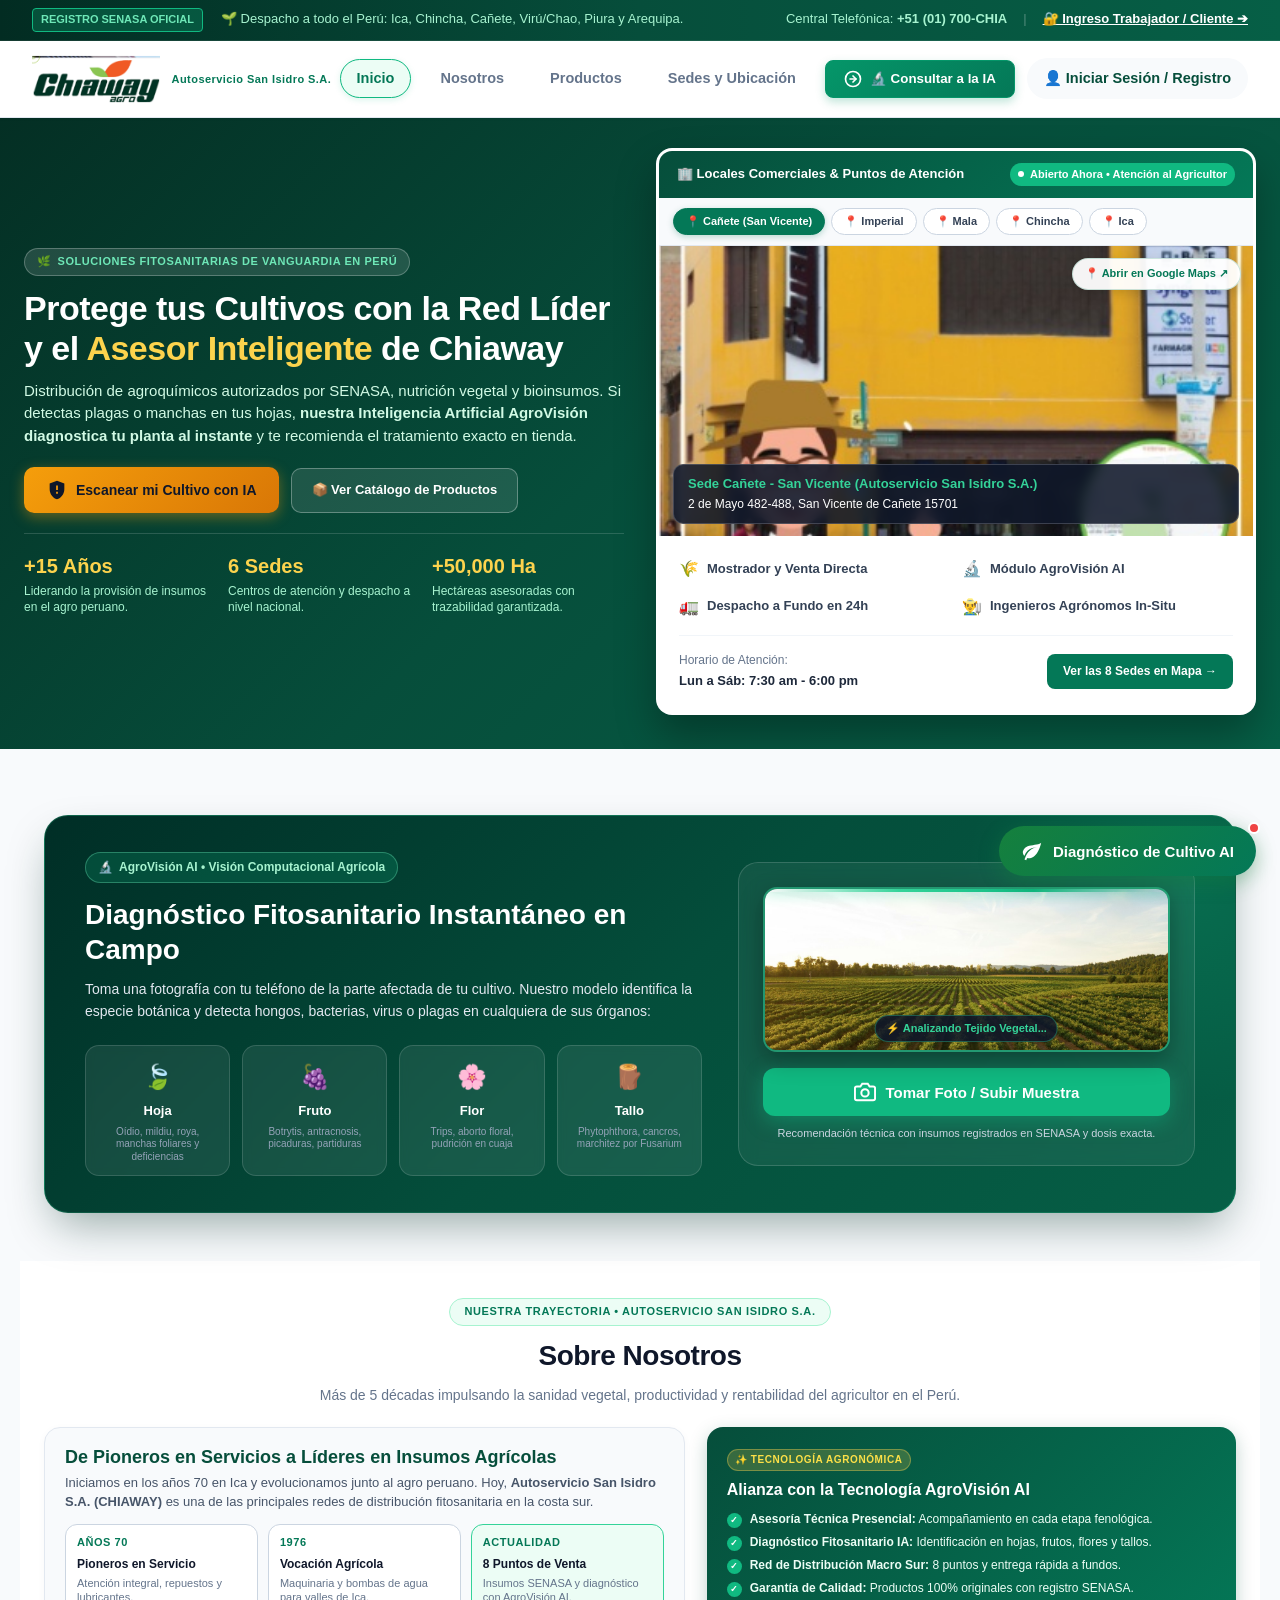
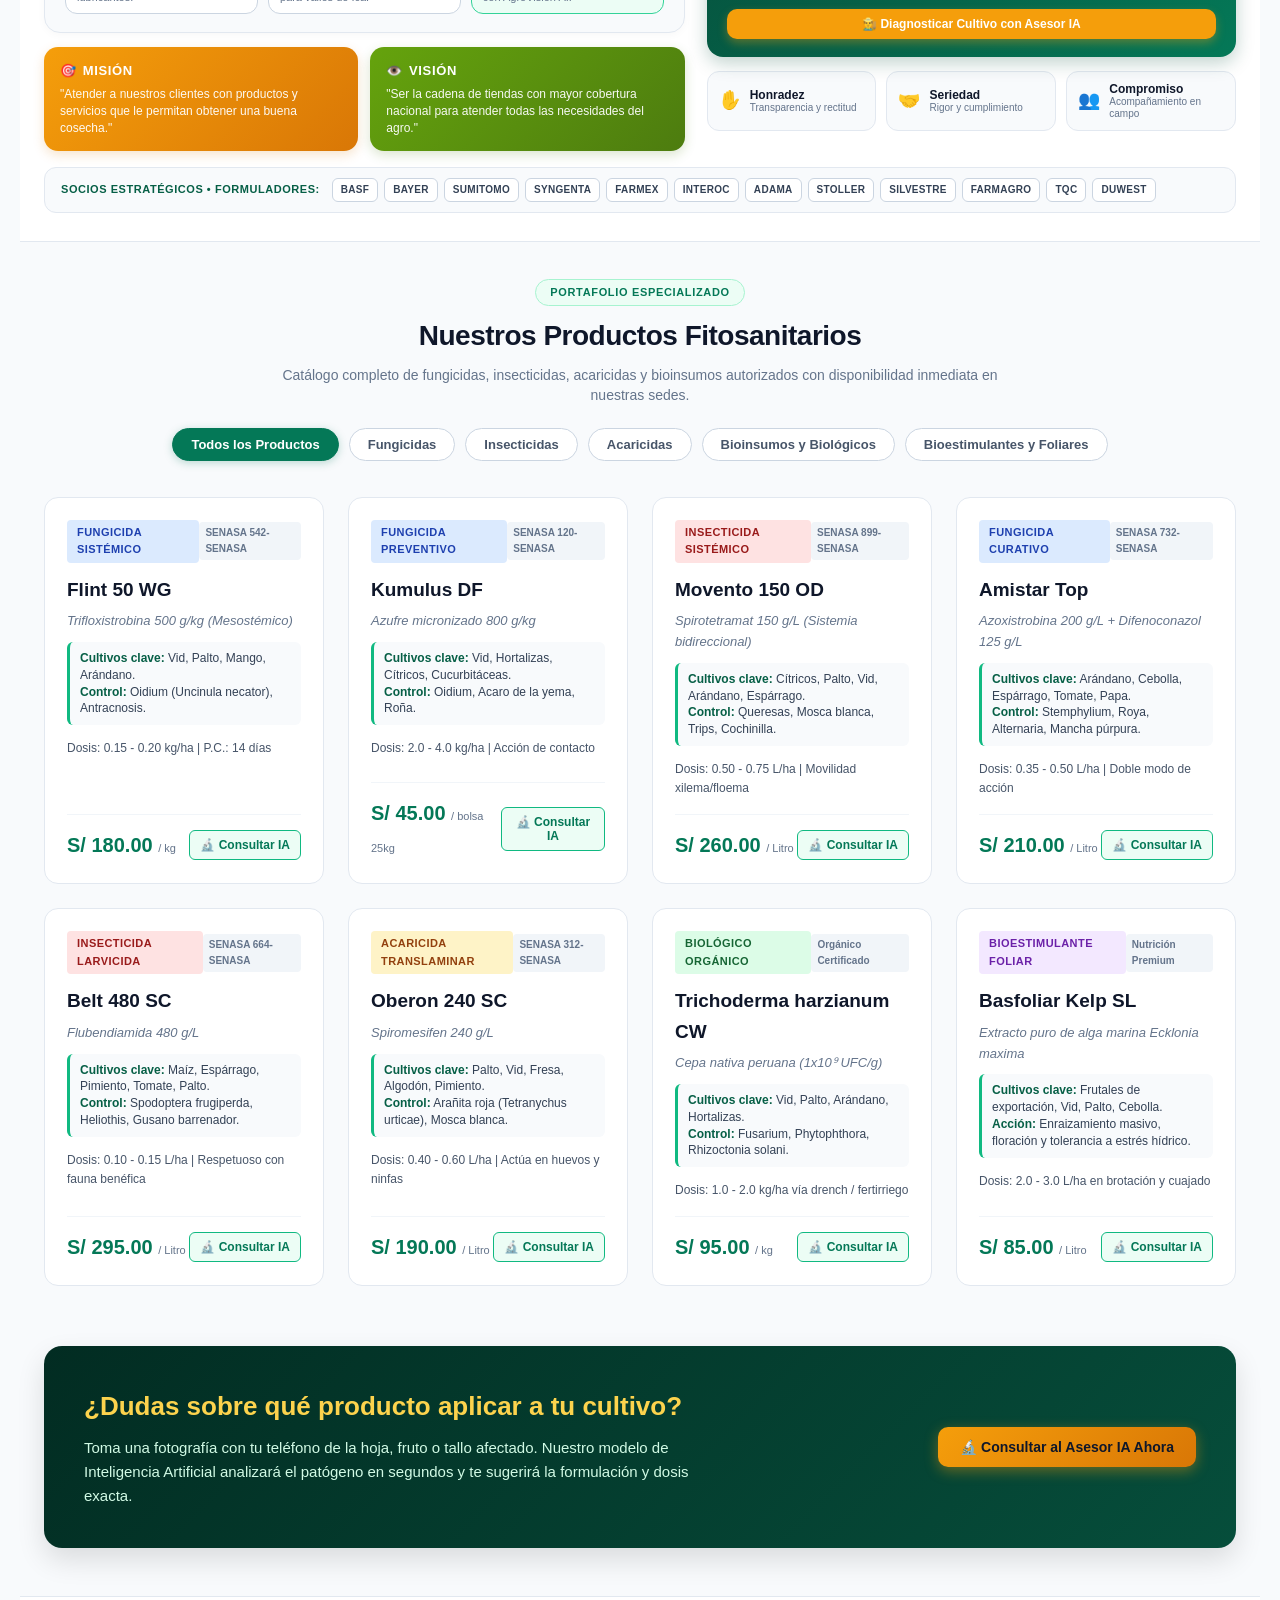
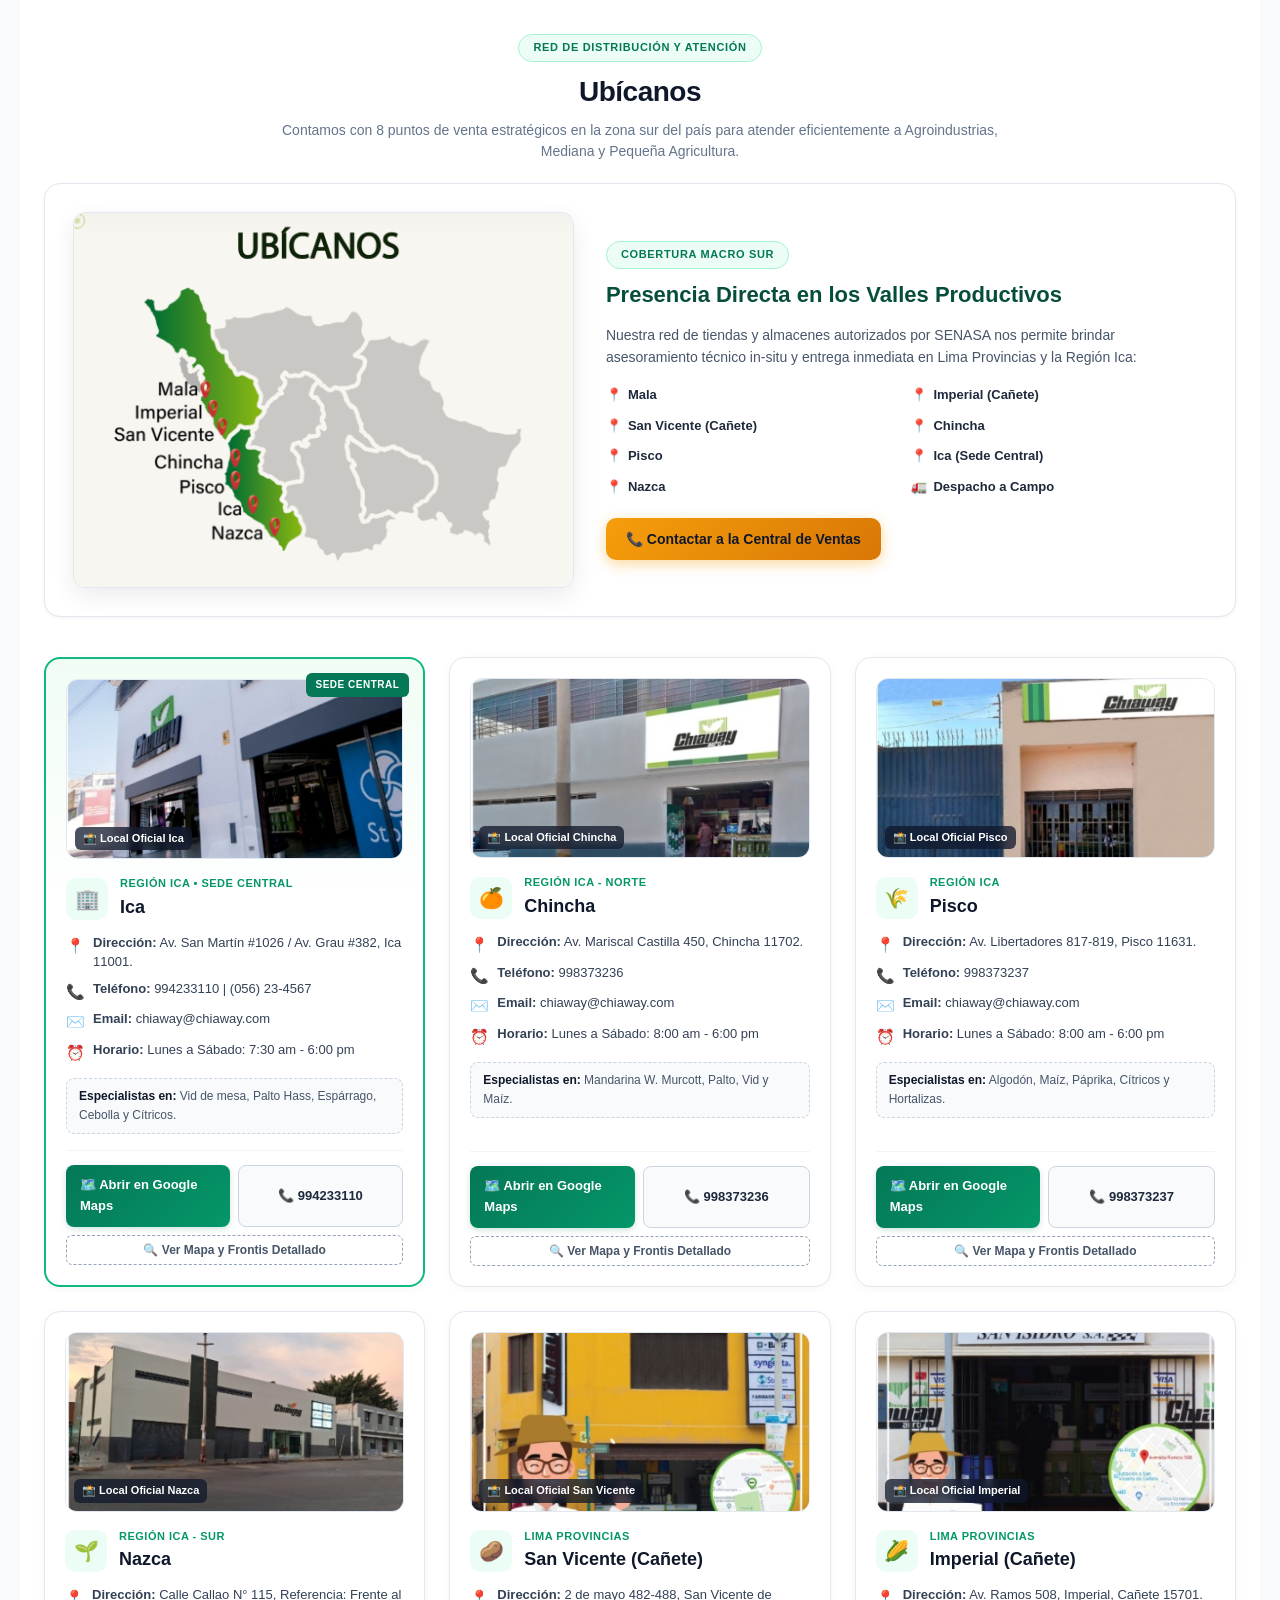
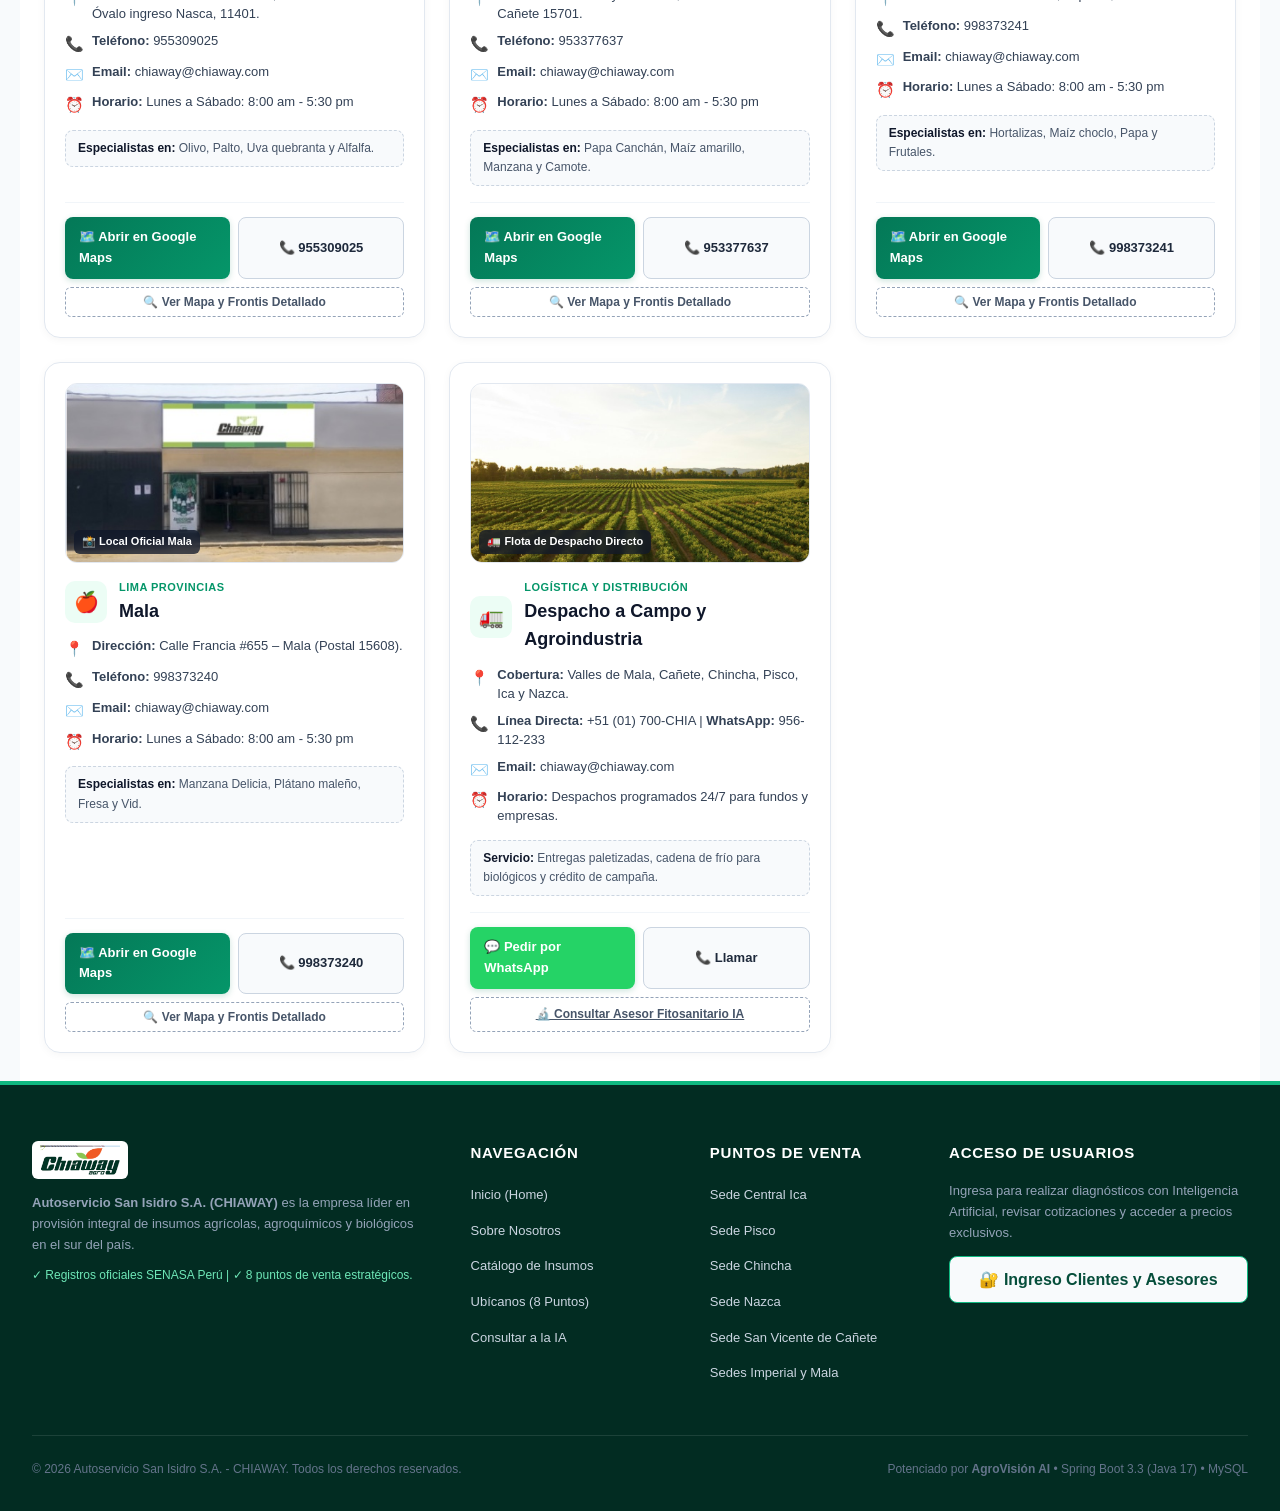
==== widget-frontend/demo-chiaway.html @ 76a57990 "AgroVision v1.0 - Chiaway AI con Vision Multimodal y Spring Boot" ====
<!DOCTYPE html>
<html lang="es">
<head>
  <meta charset="UTF-8">
  <meta name="viewport" content="width=device-width, initial-scale=1.0">
  <title>Chiaway Perú S.A.C. - Insumos Agrícolas, Semillas y Asesoría Fitosanitaria</title>
  <link rel="stylesheet" href="agrovision-widget.css">
  <style>
    :root {
      --primary: #064e3b;
      --primary-light: #059669;
      --primary-dark: #022c22;
      --accent: #10b981;
      --accent-gold: #f59e0b;
      --accent-gold-dark: #d97706;
      --bg-slate: #f8fafc;
      --text-dark: #0f172a;
      --text-muted: #64748b;
      --border-color: #e2e8f0;
      --card-bg: #ffffff;
      --radius-sm: 8px;
      --radius-md: 12px;
      --radius-lg: 18px;
      --shadow-sm: 0 1px 3px rgba(0,0,0,0.06);
      --shadow-md: 0 4px 14px rgba(0,0,0,0.08);
      --shadow-lg: 0 12px 28px rgba(0,0,0,0.12);
    }

    * {
      box-sizing: border-box;
      margin: 0;
      padding: 0;
    }

    html {
      scroll-behavior: smooth;
    }

    body {
      font-family: -apple-system, BlinkMacSystemFont, "Segoe UI", Roboto, "Helvetica Neue", Arial, sans-serif;
      background-color: var(--bg-slate);
      color: var(--text-dark);
      line-height: 1.6;
    }

    /* Top Announcements Bar */
    .topbar {
      background: linear-gradient(90deg, #022c22 0%, #064e3b 50%, #065f46 100%);
      color: #a7f3d0;
      padding: 8px 32px;
      font-size: 13px;
      display: flex;
      justify-content: space-between;
      align-items: center;
      border-bottom: 1px solid rgba(255,255,255,0.08);
    }
    .topbar-info {
      display: flex;
      align-items: center;
      gap: 18px;
    }
    .topbar-badge {
      background: rgba(16, 185, 129, 0.25);
      border: 1px solid #10b981;
      color: #6ee7b7;
      padding: 2px 8px;
      border-radius: 4px;
      font-weight: 700;
      font-size: 11px;
      text-transform: uppercase;
    }
    .topbar a {
      color: #ffffff;
      text-decoration: underline;
    }

    /* Main Sticky Navigation */
    .navbar {
      background-color: #ffffff;
      border-bottom: 1px solid var(--border-color);
      padding: 14px 32px;
      display: flex;
      justify-content: space-between;
      align-items: center;
      position: sticky;
      top: 0;
      z-index: 1000;
      box-shadow: var(--shadow-sm);
    }
    .logo-container {
      display: flex;
      align-items: center;
      gap: 12px;
      text-decoration: none;
      color: var(--primary);
    }
    .brand-logo-img {
      height: 48px;
      max-width: 190px;
      object-fit: contain;
      display: block;
    }
    .logo-sub {
      font-size: 11px;
      color: #047857;
      font-weight: 700;
      display: block;
      margin-top: 2px;
      letter-spacing: 0.04em;
    }

    .nav-links {
      display: flex;
      gap: 12px;
      list-style: none;
      align-items: center;
    }
    .nav-links a {
      text-decoration: none;
      color: #64748b;
      font-weight: 600;
      font-size: 14.5px;
      padding: 7px 16px;
      border-radius: 50px;
      transition: all 0.25s cubic-bezier(0.4, 0, 0.2, 1);
      display: inline-flex;
      align-items: center;
      border: 1px solid transparent;
    }
    .nav-links a:hover {
      color: #047857;
      background-color: #f0fdf4;
      border-color: #bbf7d0;
    }
    .nav-links a.active {
      color: #047857 !important;
      background-color: #ecfdf5 !important;
      border-color: #10b981 !important;
      font-weight: 700 !important;
      box-shadow: 0 2px 6px rgba(16, 185, 129, 0.15) !important;
    }

    /* AI Consultation CTA Button in Nav */
    .nav-ai-btn {
      background: linear-gradient(135deg, #059669 0%, #047857 100%);
      color: #ffffff !important;
      font-weight: 700 !important;
      padding: 9px 18px !important;
      border-radius: 8px;
      display: inline-flex;
      align-items: center;
      gap: 8px;
      box-shadow: 0 4px 10px rgba(5, 150, 105, 0.25);
      border: 1px solid #059669;
      cursor: pointer;
      transition: all 0.2s;
    }
    .nav-ai-btn:hover {
      background: linear-gradient(135deg, #047857 0%, #064e3b 100%) !important;
      transform: translateY(-1px);
      box-shadow: 0 6px 14px rgba(5, 150, 105, 0.35);
    }

    /* Auth Button / Pill */
    .nav-login-btn {
      background-color: #f8fafc;
      color: var(--primary) !important;
      border: 1.5px solid #10b981;
      padding: 8px 16px !important;
      border-radius: 8px;
      display: inline-flex;
      align-items: center;
      gap: 6px;
      font-weight: 700 !important;
      transition: all 0.2s;
      text-decoration: none;
    }
    .nav-login-btn:hover {
      background-color: #ecfdf5;
      border-color: #059669;
    }
    .user-pill {
      background-color: #ecfdf5;
      border: 1.5px solid #a7f3d0;
      color: #065f46;
      padding: 6px 14px;
      border-radius: 50px;
      font-size: 13px;
      font-weight: 700;
      display: inline-flex;
      align-items: center;
      gap: 8px;
    }
    .user-pill a {
      color: inherit;
      text-decoration: none;
      padding: 0;
    }
    .user-pill a:hover {
      text-decoration: underline;
      background: transparent;
    }
    .user-logout-btn {
      color: #ef4444;
      font-size: 12px;
      cursor: pointer;
      font-weight: 700;
      padding: 2px 6px;
      border-radius: 4px;
      border: none;
      background: #fee2e2;
      transition: background 0.2s;
    }
    .user-logout-btn:hover {
      background: #fecaca;
    }

    /* SECTION 1: HOME & FRONTIS DEL LOCAL */
    .hero-section {
      background: linear-gradient(135deg, #042f24 0%, #064e3b 50%, #065f46 100%);
      color: #ffffff;
      padding: 30px 24px 34px;
      position: relative;
      overflow: hidden;
    }
    .hero-container {
      max-width: 1240px;
      margin: 0 auto;
      display: grid;
      grid-template-columns: 1fr 1fr;
      gap: 32px;
      align-items: center;
    }
    .hero-text {
      z-index: 2;
    }
    .hero-pill {
      display: inline-flex;
      align-items: center;
      gap: 6px;
      background: rgba(255, 255, 255, 0.12);
      border: 1px solid rgba(255, 255, 255, 0.25);
      padding: 4px 12px;
      border-radius: 50px;
      font-size: 11px;
      font-weight: 700;
      letter-spacing: 0.05em;
      text-transform: uppercase;
      color: #6ee7b7;
      margin-bottom: 12px;
    }
    .hero-text h1 {
      font-size: 34px;
      font-weight: 900;
      line-height: 1.18;
      margin-bottom: 12px;
      letter-spacing: -0.5px;
    }
    .hero-text h1 span {
      color: #fcd34d;
    }
    .hero-text p {
      font-size: 15px;
      color: #d1fae5;
      margin-bottom: 20px;
      line-height: 1.5;
    }
    .hero-actions {
      display: flex;
      flex-wrap: wrap;
      gap: 12px;
      align-items: center;
      margin-bottom: 20px;
    }
    .btn-hero-primary {
      display: inline-flex;
      align-items: center;
      gap: 8px;
      background: linear-gradient(135deg, #f59e0b 0%, #d97706 100%);
      color: #0f172a;
      padding: 12px 22px;
      border-radius: 10px;
      text-decoration: none;
      font-weight: 800;
      font-size: 14px;
      box-shadow: 0 4px 14px rgba(245, 158, 11, 0.4);
      cursor: pointer;
      border: none;
      transition: all 0.2s;
    }
    .btn-hero-primary:hover {
      background: linear-gradient(135deg, #d97706 0%, #b45309 100%);
      transform: translateY(-2px);
      box-shadow: 0 6px 18px rgba(245, 158, 11, 0.5);
    }
    .btn-hero-secondary {
      display: inline-flex;
      align-items: center;
      gap: 6px;
      background: rgba(255, 255, 255, 0.1);
      border: 1.5px solid rgba(255, 255, 255, 0.3);
      color: #ffffff;
      padding: 11px 20px;
      border-radius: 10px;
      text-decoration: none;
      font-weight: 700;
      font-size: 13px;
      transition: all 0.2s;
    }
    .btn-hero-secondary:hover {
      background: rgba(255, 255, 255, 0.2);
      border-color: #ffffff;
    }

    /* Hero Trust Metrics */
    .hero-stats {
      display: grid;
      grid-template-columns: repeat(3, 1fr);
      gap: 12px;
      padding-top: 16px;
      border-top: 1px solid rgba(255, 255, 255, 0.15);
    }
    .stat-item h4 {
      font-size: 20px;
      font-weight: 900;
      color: #fcd34d;
      margin-bottom: 2px;
    }
    .stat-item p {
      font-size: 12px;
      color: #a7f3d0;
      margin: 0;
      line-height: 1.3;
    }

    /* FRONTIS DEL LOCAL DISPLAY CARD */
    .frontis-card {
      background: #ffffff;
      border-radius: 16px;
      box-shadow: 0 20px 40px rgba(0,0,0,0.3);
      overflow: hidden;
      border: 3px solid rgba(255, 255, 255, 0.2);
      color: #1e293b;
      position: relative;
    }
    .frontis-header {
      background: linear-gradient(135deg, #064e3b 0%, #047857 100%);
      color: #ffffff;
      padding: 12px 18px;
      display: flex;
      justify-content: space-between;
      align-items: center;
      font-size: 13px;
      font-weight: 700;
    }
    .frontis-status {
      display: inline-flex;
      align-items: center;
      gap: 6px;
      background: #10b981;
      color: #ffffff;
      font-size: 11px;
      padding: 3px 8px;
      border-radius: 20px;
    }
    .frontis-status::before {
      content: '';
      display: inline-block;
      width: 6px;
      height: 6px;
      border-radius: 50%;
      background: #ffffff;
      animation: pulse 1.5s infinite;
    }
    @keyframes pulse {
      0% { opacity: 1; }
      50% { opacity: 0.3; }
      100% { opacity: 1; }
    }

    .frontis-tabs {
      display: flex;
      gap: 6px;
      padding: 10px 14px;
      background: #f8fafc;
      border-bottom: 1px solid #e2e8f0;
      overflow-x: auto;
      scrollbar-width: thin;
    }
    .frontis-tab {
      background: #ffffff;
      border: 1px solid #cbd5e1;
      padding: 6px 12px;
      border-radius: 20px;
      font-size: 11px;
      font-weight: 700;
      color: #334155;
      cursor: pointer;
      white-space: nowrap;
      transition: all 0.2s ease;
      display: inline-flex;
      align-items: center;
      gap: 4px;
    }
    .frontis-tab:hover {
      border-color: #047857;
      color: #047857;
    }
    .frontis-tab.active {
      background: #047857;
      color: #ffffff;
      border-color: #047857;
      box-shadow: 0 2px 6px rgba(4, 120, 87, 0.25);
    }

    .frontis-image-wrapper {
      position: relative;
      background: #022c22;
      height: 290px;
      display: flex;
      align-items: center;
      justify-content: center;
      overflow: hidden;
    }
    .frontis-real-img {
      width: 100%;
      height: 100%;
      object-fit: cover;
      transition: opacity 0.25s ease-in-out;
    }
    .frontis-map-float-btn {
      position: absolute;
      top: 12px;
      right: 12px;
      background: rgba(255, 255, 255, 0.95);
      color: #047857;
      font-weight: 800;
      font-size: 11px;
      padding: 6px 12px;
      border-radius: 20px;
      text-decoration: none;
      display: inline-flex;
      align-items: center;
      gap: 4px;
      box-shadow: 0 4px 12px rgba(0,0,0,0.15);
      border: 1px solid rgba(4, 120, 87, 0.2);
      transition: transform 0.2s, background 0.2s;
      z-index: 5;
    }
    .frontis-map-float-btn:hover {
      transform: translateY(-2px);
      background: #047857;
      color: #ffffff;
    }
    .frontis-overlay-badge {
      position: absolute;
      bottom: 12px;
      left: 14px;
      right: 14px;
      background: rgba(15, 23, 42, 0.88);
      backdrop-filter: blur(6px);
      color: #ffffff;
      padding: 9px 14px;
      border-radius: 10px;
      font-size: 12px;
      border: 1px solid rgba(255, 255, 255, 0.18);
    }
    .frontis-overlay-badge strong {
      color: #34d399;
      display: block;
      font-size: 13px;
    }

    .frontis-body {
      padding: 20px;
      background: #ffffff;
    }
    .frontis-features {
      display: grid;
      grid-template-columns: 1fr 1fr;
      gap: 12px;
      margin-bottom: 16px;
    }
    .frontis-feat {
      display: flex;
      align-items: center;
      gap: 8px;
      font-size: 13px;
      color: #334155;
      font-weight: 600;
    }
    .frontis-feat span {
      font-size: 16px;
    }
    .frontis-footer {
      border-top: 1px solid #f1f5f9;
      padding-top: 14px;
      display: flex;
      justify-content: space-between;
      align-items: center;
      font-size: 13px;
    }
    .frontis-btn {
      background: #047857;
      color: #ffffff;
      text-decoration: none;
      padding: 8px 16px;
      border-radius: 8px;
      font-weight: 700;
      font-size: 12px;
      transition: background 0.2s;
    }
    .frontis-btn:hover {
      background: #065f46;
    }

    /* SECCIÓN BANNER IA ESCÁNER MULTI-ÓRGANO */
    .ai-banner-section {
      padding: 30px 0 20px;
      position: relative;
      z-index: 10;
    }
    .ai-banner-card {
      background: linear-gradient(135deg, #002e26 0%, #044e3b 50%, #065f46 100%);
      border-radius: 24px;
      padding: 36px 40px;
      color: #ffffff;
      box-shadow: 0 20px 45px -10px rgba(0, 46, 38, 0.4);
      display: grid;
      grid-template-columns: 1.35fr 1fr;
      gap: 36px;
      align-items: center;
      border: 1px solid rgba(52, 211, 153, 0.25);
      position: relative;
      overflow: hidden;
    }
    .ai-banner-card::before {
      content: '';
      position: absolute;
      top: -40%;
      right: -15%;
      width: 450px;
      height: 450px;
      background: radial-gradient(circle, rgba(16, 185, 129, 0.22) 0%, transparent 70%);
      pointer-events: none;
    }
    .ai-badge-pill {
      display: inline-flex;
      align-items: center;
      gap: 6px;
      background: rgba(16, 185, 129, 0.2);
      border: 1px solid rgba(110, 231, 183, 0.35);
      color: #a7f3d0;
      font-size: 12px;
      font-weight: 700;
      padding: 5px 12px;
      border-radius: 30px;
      margin-bottom: 14px;
    }
    .ai-banner-content h2 {
      font-size: 28px;
      font-weight: 900;
      line-height: 1.25;
      margin-bottom: 12px;
      color: #ffffff;
    }
    .ai-banner-content p {
      font-size: 14px;
      line-height: 1.55;
      color: #e2e8f0;
      margin-bottom: 22px;
    }
    .ai-organs-showcase {
      display: grid;
      grid-template-columns: repeat(4, 1fr);
      gap: 12px;
    }
    .ai-organ-card {
      background: rgba(255, 255, 255, 0.08);
      border: 1px solid rgba(255, 255, 255, 0.14);
      border-radius: 14px;
      padding: 12px 10px;
      text-align: center;
      cursor: pointer;
      transition: all 0.25s ease;
      backdrop-filter: blur(4px);
    }
    .ai-organ-card:hover {
      background: rgba(16, 185, 129, 0.25);
      border-color: #34d399;
      transform: translateY(-3px);
    }
    .organ-emoji {
      font-size: 24px;
      display: block;
      margin-bottom: 5px;
    }
    .ai-organ-card strong {
      display: block;
      font-size: 13px;
      color: #ffffff;
      margin-bottom: 4px;
    }
    .ai-organ-card small {
      display: block;
      font-size: 10px;
      color: #94a3b8;
      line-height: 1.25;
    }
    .ai-banner-action-box {
      background: rgba(255, 255, 255, 0.06);
      border: 1px solid rgba(255, 255, 255, 0.15);
      border-radius: 20px;
      padding: 24px;
      text-align: center;
      backdrop-filter: blur(8px);
    }
    .scan-frame-mockup {
      position: relative;
      width: 100%;
      height: 165px;
      border-radius: 14px;
      overflow: hidden;
      margin-bottom: 16px;
      border: 2px solid rgba(52, 211, 153, 0.5);
      box-shadow: 0 8px 24px rgba(0,0,0,0.3);
    }
    .scan-sample-img {
      width: 100%;
      height: 100%;
      object-fit: cover;
    }
    .scan-laser-line {
      position: absolute;
      left: 0;
      right: 0;
      height: 3px;
      background: linear-gradient(90deg, transparent, #34d399, #10b981, transparent);
      box-shadow: 0 0 14px #34d399;
      animation: scanLaser 2.2s infinite ease-in-out;
      z-index: 2;
    }
    @keyframes scanLaser {
      0% { top: 0%; opacity: 0.8; }
      50% { top: 96%; opacity: 1; }
      100% { top: 0%; opacity: 0.8; }
    }
    .scan-badge {
      position: absolute;
      bottom: 8px;
      left: 50%;
      transform: translateX(-50%);
      background: rgba(15, 23, 42, 0.85);
      color: #34d399;
      font-size: 11px;
      font-weight: 700;
      padding: 4px 10px;
      border-radius: 20px;
      white-space: nowrap;
      border: 1px solid rgba(52, 211, 153, 0.35);
    }
    .btn-scan-now {
      background: #10b981;
      color: #ffffff;
      border: none;
      border-radius: 12px;
      padding: 13px 22px;
      font-size: 15px;
      font-weight: 800;
      cursor: pointer;
      display: inline-flex;
      align-items: center;
      justify-content: center;
      gap: 10px;
      width: 100%;
      box-shadow: 0 6px 20px rgba(16, 185, 129, 0.4);
      transition: all 0.25s ease;
    }
    .btn-scan-now:hover {
      background: #059669;
      transform: translateY(-2px);
      box-shadow: 0 8px 24px rgba(16, 185, 129, 0.55);
    }
    .scan-hint {
      font-size: 11px;
      color: #cbd5e1;
      margin-top: 10px;
      line-height: 1.35;
    }
    @media (max-width: 992px) {
      .ai-banner-card {
        grid-template-columns: 1fr;
        padding: 24px;
      }
      .ai-organs-showcase {
        grid-template-columns: repeat(2, 1fr);
      }
    }

    /* COMMON CONTAINER & GLOBAL SECTION OFFSET */
    html {
      scroll-behavior: smooth;
    }
    section[id], .hero-section, .nosotros-section, .productos-section, .sedes-section, .ai-banner-section {
      scroll-margin-top: 85px;
    }

    .container {
      max-width: 1240px;
      margin: 0 auto;
      padding: 36px 24px 28px;
    }
    .section-title-wrap {
      text-align: center;
      max-width: 760px;
      margin: 0 auto 22px;
    }
    .section-tag {
      display: inline-block;
      background: #ecfdf5;
      color: #047857;
      border: 1px solid #a7f3d0;
      padding: 4px 14px;
      border-radius: 50px;
      font-size: 11px;
      font-weight: 800;
      text-transform: uppercase;
      letter-spacing: 0.06em;
      margin-bottom: 8px;
    }
    .section-title {
      font-size: 28px;
      font-weight: 900;
      color: var(--text-dark);
      margin-bottom: 6px;
      letter-spacing: -0.5px;
    }
    .section-desc {
      color: var(--text-muted);
      font-size: 14px;
      line-height: 1.45;
    }

    /* SECTION 2: NOSOTROS (LAYOUT EJECUTIVO CUADRADO EN PANTALLA) */
    .nosotros-section {
      background-color: #ffffff;
      border-bottom: 1px solid var(--border-color);
    }
    .nosotros-executive-grid {
      display: grid;
      grid-template-columns: 1.15fr 0.95fr;
      gap: 22px;
      align-items: stretch;
    }
    .nosotros-col-left {
      display: flex;
      flex-direction: column;
      gap: 14px;
    }
    .nosotros-history-card {
      background: #f8fafc;
      border: 1px solid #e2e8f0;
      border-radius: 16px;
      padding: 18px 20px;
      box-shadow: 0 2px 8px rgba(0,0,0,0.03);
    }
    .nosotros-history-card h3 {
      font-size: 18px;
      font-weight: 800;
      color: #064e3b;
      margin-bottom: 6px;
      line-height: 1.25;
    }
    .history-intro {
      font-size: 13px;
      color: #475569;
      line-height: 1.45;
      margin-bottom: 12px;
    }
    .milestones-row {
      display: grid;
      grid-template-columns: repeat(3, 1fr);
      gap: 10px;
    }
    .milestone-item {
      background: #ffffff;
      border: 1px solid #cbd5e1;
      border-radius: 12px;
      padding: 9px 11px;
      display: flex;
      flex-direction: column;
      gap: 3px;
    }
    .milestone-item.highlight {
      background: #ecfdf5;
      border-color: #34d399;
    }
    .milestone-year {
      font-size: 11px;
      font-weight: 800;
      color: #047857;
      text-transform: uppercase;
      letter-spacing: 0.05em;
    }
    .milestone-item strong {
      font-size: 12px;
      color: #0f172a;
    }
    .milestone-item p {
      font-size: 11px;
      color: #64748b;
      line-height: 1.25;
      margin: 0;
    }

    /* Misión y Visión Compactas */
    .compact-mv-row {
      display: grid;
      grid-template-columns: 1fr 1fr;
      gap: 12px;
    }
    .compact-mv-box {
      background: linear-gradient(135deg, #f59e0b 0%, #d97706 100%);
      color: #ffffff;
      border-radius: 14px;
      padding: 14px 16px;
      box-shadow: 0 4px 12px rgba(217, 119, 6, 0.2);
      display: flex;
      flex-direction: column;
      justify-content: center;
    }
    .compact-mv-box.vision-box {
      background: linear-gradient(135deg, #65a30d 0%, #4d7c0f 100%);
      box-shadow: 0 4px 12px rgba(77, 124, 15, 0.2);
    }
    .compact-mv-header {
      display: flex;
      align-items: center;
      gap: 6px;
      font-size: 13px;
      font-weight: 900;
      text-transform: uppercase;
      letter-spacing: 0.05em;
      margin-bottom: 4px;
    }
    .compact-mv-box p {
      font-size: 12px;
      line-height: 1.4;
      font-weight: 500;
      margin: 0;
      color: rgba(255, 255, 255, 0.95);
    }

    /* Columna Derecha */
    .nosotros-col-right {
      display: flex;
      flex-direction: column;
      gap: 14px;
    }
    .nosotros-ai-card {
      background: linear-gradient(135deg, #064e3b 0%, #047857 100%);
      border-radius: 16px;
      padding: 18px 20px;
      color: #ffffff;
      box-shadow: 0 6px 18px rgba(6, 78, 59, 0.25);
      position: relative;
    }
    .ai-card-badge {
      display: inline-block;
      background: rgba(252, 211, 77, 0.2);
      color: #fde047;
      font-size: 10px;
      font-weight: 800;
      text-transform: uppercase;
      letter-spacing: 0.06em;
      padding: 2px 7px;
      border-radius: 20px;
      margin-bottom: 6px;
      border: 1px solid rgba(252, 211, 77, 0.35);
    }
    .nosotros-ai-card h4 {
      font-size: 16px;
      font-weight: 800;
      margin-bottom: 8px;
      color: #ffffff;
    }
    .nosotros-list-compact {
      list-style: none;
      display: grid;
      grid-template-columns: 1fr;
      gap: 6px;
      margin-bottom: 12px;
    }
    .nosotros-list-compact li {
      display: flex;
      align-items: flex-start;
      gap: 8px;
      font-size: 12px;
      line-height: 1.35;
      color: #ecfdf5;
    }
    .nosotros-list-compact li span.check {
      background: #10b981;
      color: #ffffff;
      border-radius: 50%;
      width: 15px;
      height: 15px;
      display: inline-flex;
      align-items: center;
      justify-content: center;
      font-size: 9px;
      font-weight: 800;
      flex-shrink: 0;
      margin-top: 2px;
    }
    .btn-nosotros-ai {
      background: #f59e0b;
      color: #ffffff;
      border: none;
      border-radius: 10px;
      padding: 8px 14px;
      font-size: 12px;
      font-weight: 800;
      cursor: pointer;
      width: 100%;
      display: inline-flex;
      align-items: center;
      justify-content: center;
      gap: 6px;
      transition: background 0.2s, transform 0.2s;
      box-shadow: 0 4px 10px rgba(245, 158, 11, 0.35);
    }
    .btn-nosotros-ai:hover {
      background: #d97706;
      transform: translateY(-2px);
    }

    /* Valores Integrados */
    .compact-valores-grid {
      display: grid;
      grid-template-columns: repeat(3, 1fr);
      gap: 10px;
    }
    .compact-valor-item {
      background: #f8fafc;
      border: 1px solid #e2e8f0;
      border-radius: 12px;
      padding: 10px 11px;
      display: flex;
      align-items: center;
      gap: 9px;
      transition: border-color 0.2s;
    }
    .compact-valor-item:hover {
      border-color: #10b981;
    }
    .valor-icon {
      font-size: 18px;
      flex-shrink: 0;
    }
    .compact-valor-item strong {
      display: block;
      font-size: 12px;
      color: #0f172a;
      line-height: 1.2;
    }
    .compact-valor-item small {
      display: block;
      font-size: 10px;
      color: #64748b;
      line-height: 1.2;
    }

    /* Socios Estratégicos Compact */
    .partners-strip-compact {
      margin-top: 16px;
      padding: 10px 16px;
      background: #f8fafc;
      border-radius: 12px;
      border: 1px solid #e2e8f0;
      display: flex;
      align-items: center;
      gap: 12px;
      flex-wrap: wrap;
    }
    .partners-label {
      font-size: 11px;
      font-weight: 800;
      color: #065f46;
      text-transform: uppercase;
      letter-spacing: 0.05em;
      white-space: nowrap;
    }
    .partners-badges-compact {
      display: flex;
      flex-wrap: wrap;
      gap: 6px;
      flex: 1;
    }
    .partners-badges-compact span {
      background: #ffffff;
      border: 1px solid #cbd5e1;
      color: #334155;
      font-size: 10px;
      font-weight: 800;
      padding: 3px 8px;
      border-radius: 6px;
      letter-spacing: 0.03em;
    }

    @media (max-width: 980px) {
      .nosotros-executive-grid {
        grid-template-columns: 1fr;
      }
      .milestones-row {
        grid-template-columns: 1fr;
      }
      .compact-valores-grid {
        grid-template-columns: 1fr;
      }
    }

    /* Ubícanos Section Map Presentation */
    .map-presentation-grid {
      display: grid;
      grid-template-columns: 1fr 1.2fr;
      gap: 32px;
      align-items: center;
      margin-bottom: 40px;
      background: #ffffff;
      border: 1px solid #e2e8f0;
      border-radius: 16px;
      padding: 28px;
      box-shadow: var(--shadow-sm);
    }
    .map-img-box {
      border-radius: 12px;
      overflow: hidden;
      box-shadow: 0 8px 24px rgba(0,0,0,0.08);
      border: 1px solid #e2e8f0;
      background: #fafaf9;
      text-align: center;
    }
    .map-img-box img {
      width: 100%;
      height: auto;
      max-height: 440px;
      display: block;
      object-fit: contain;
    }

    .nosotros-visual {
      background: linear-gradient(135deg, #064e3b 0%, #047857 100%);
      border-radius: 16px;
      padding: 32px;
      color: #ffffff;
      position: relative;
      box-shadow: var(--shadow-md);
    }
    .nosotros-visual h4 {
      font-size: 20px;
      font-weight: 800;
      margin-bottom: 16px;
      color: #fcd34d;
    }
    .nosotros-list {
      list-style: none;
    }
    .nosotros-list li {
      display: flex;
      gap: 12px;
      margin-bottom: 16px;
      font-size: 14px;
      line-height: 1.5;
    }
    .nosotros-list li span.check {
      background: #10b981;
      color: #ffffff;
      border-radius: 50%;
      width: 22px;
      height: 22px;
      display: flex;
      align-items: center;
      justify-content: center;
      font-size: 12px;
      flex-shrink: 0;
      margin-top: 2px;
    }

    /* SECTION 3: PRODUCTOS */
    .productos-section {
      background-color: #f8fafc;
      border-bottom: 1px solid var(--border-color);
    }
    .category-filter {
      display: flex;
      flex-wrap: wrap;
      justify-content: center;
      gap: 10px;
      margin-bottom: 36px;
    }
    .filter-btn {
      background: #ffffff;
      border: 1.5px solid #cbd5e1;
      color: #475569;
      padding: 8px 18px;
      border-radius: 50px;
      font-size: 13px;
      font-weight: 700;
      cursor: pointer;
      transition: all 0.2s;
    }
    .filter-btn:hover, .filter-btn.active {
      background: #047857;
      color: #ffffff;
      border-color: #047857;
      box-shadow: 0 2px 8px rgba(4, 120, 87, 0.25);
    }

    .products-grid {
      display: grid;
      grid-template-columns: repeat(auto-fill, minmax(280px, 1fr));
      gap: 24px;
    }
    .product-card {
      background: #ffffff;
      border-radius: 14px;
      border: 1px solid #e2e8f0;
      padding: 22px;
      display: flex;
      flex-direction: column;
      justify-content: space-between;
      transition: all 0.25s;
      position: relative;
    }
    .product-card:hover {
      transform: translateY(-5px);
      box-shadow: 0 12px 24px rgba(0,0,0,0.08);
      border-color: #10b981;
    }
    .product-badge-wrap {
      display: flex;
      justify-content: space-between;
      align-items: center;
      margin-bottom: 12px;
    }
    .p-badge {
      font-size: 11px;
      font-weight: 800;
      text-transform: uppercase;
      padding: 4px 10px;
      border-radius: 4px;
      letter-spacing: 0.04em;
    }
    .badge-fungicida { background: #dbeafe; color: #1e40af; }
    .badge-insecticida { background: #fee2e2; color: #991b1b; }
    .badge-acaricida { background: #fef3c7; color: #92400e; }
    .badge-bioinsumo { background: #dcfce7; color: #166534; }
    .badge-bioestimulante { background: #f3e8ff; color: #6b21a8; }

    .senasa-tag {
      font-size: 10px;
      color: #64748b;
      font-weight: 700;
      background: #f1f5f9;
      padding: 3px 6px;
      border-radius: 4px;
    }
    .product-card h3 {
      font-size: 19px;
      font-weight: 800;
      color: #0f172a;
      margin-bottom: 6px;
    }
    .product-active {
      font-size: 13px;
      color: #64748b;
      margin-bottom: 10px;
      font-style: italic;
    }
    .product-crops {
      font-size: 12px;
      color: #334155;
      background: #f8fafc;
      padding: 8px 10px;
      border-radius: 6px;
      border-left: 3px solid #10b981;
      margin-bottom: 14px;
      line-height: 1.4;
    }
    .product-crops strong {
      color: #065f46;
    }
    .product-dose {
      font-size: 12px;
      color: #475569;
      margin-bottom: 16px;
    }
    .product-bottom {
      display: flex;
      justify-content: space-between;
      align-items: center;
      margin-top: auto;
      padding-top: 14px;
      border-top: 1px solid #f1f5f9;
    }
    .product-price {
      font-size: 20px;
      font-weight: 900;
      color: #047857;
    }
    .product-price small {
      font-size: 11px;
      color: #64748b;
      font-weight: 500;
    }
    .product-actions {
      display: flex;
      gap: 6px;
    }
    .btn-ai-card {
      background: #ecfdf5;
      color: #047857;
      border: 1.5px solid #10b981;
      padding: 7px 10px;
      border-radius: 6px;
      font-size: 12px;
      font-weight: 700;
      cursor: pointer;
      display: inline-flex;
      align-items: center;
      gap: 4px;
      transition: all 0.2s;
    }
    .btn-ai-card:hover {
      background: #047857;
      color: #ffffff;
    }

    /* SECTION 4: UBICACIÓN Y TODAS LAS SEDES */
    .sedes-section {
      background-color: #ffffff;
    }
    .sedes-grid {
      display: grid;
      grid-template-columns: repeat(auto-fill, minmax(360px, 1fr));
      gap: 24px;
    }
    .sede-card {
      background: #ffffff;
      border: 1px solid var(--border-color);
      border-radius: 16px;
      padding: 20px;
      transition: all 0.25s;
      display: flex;
      flex-direction: column;
      justify-content: space-between;
      position: relative;
      box-shadow: 0 2px 8px rgba(0,0,0,0.04);
    }
    .sede-card:hover {
      border-color: #10b981;
      box-shadow: 0 12px 24px rgba(0,0,0,0.08);
      transform: translateY(-4px);
    }
    .sede-card.central {
      border: 2px solid #10b981;
      background: linear-gradient(180deg, #f0fdf4 0%, #ffffff 40%);
    }
    .sede-card.central::after {
      content: 'SEDE CENTRAL';
      position: absolute;
      top: 14px;
      right: 14px;
      background: #047857;
      color: #ffffff;
      font-size: 10px;
      font-weight: 800;
      padding: 4px 10px;
      border-radius: 6px;
      letter-spacing: 0.05em;
      z-index: 2;
    }
    .sede-thumb-wrap {
      width: 100%;
      height: 180px;
      border-radius: 12px;
      overflow: hidden;
      margin-bottom: 16px;
      background: #f1f5f9;
      position: relative;
      border: 1px solid #e2e8f0;
      cursor: pointer;
    }
    .sede-thumb-img {
      width: 100%;
      height: 100%;
      object-fit: cover;
      transition: transform 0.3s ease;
      display: block;
    }
    .sede-card:hover .sede-thumb-img {
      transform: scale(1.05);
    }
    .sede-thumb-badge {
      position: absolute;
      bottom: 8px;
      left: 8px;
      background: rgba(15, 23, 42, 0.75);
      backdrop-filter: blur(4px);
      color: #ffffff;
      font-size: 11px;
      font-weight: 700;
      padding: 3px 8px;
      border-radius: 6px;
      display: flex;
      align-items: center;
      gap: 4px;
    }
    .sede-title-area {
      display: flex;
      align-items: center;
      gap: 12px;
      margin-bottom: 12px;
    }
    .sede-icon {
      width: 42px;
      height: 42px;
      border-radius: 10px;
      background: #ecfdf5;
      color: #047857;
      display: flex;
      align-items: center;
      justify-content: center;
      font-size: 20px;
      flex-shrink: 0;
    }
    .sede-card h3 {
      font-size: 18px;
      font-weight: 800;
      color: #0f172a;
    }
    .sede-card .sede-region {
      font-size: 11px;
      color: #059669;
      font-weight: 800;
      text-transform: uppercase;
      letter-spacing: 0.5px;
    }
    .sede-details {
      list-style: none;
      font-size: 13px;
      color: #334155;
      margin-bottom: 14px;
    }
    .sede-details li {
      display: flex;
      align-items: flex-start;
      gap: 8px;
      margin-bottom: 8px;
      line-height: 1.45;
    }
    .sede-details li span.icon {
      font-size: 15px;
      color: #059669;
      margin-top: 1px;
      flex-shrink: 0;
    }
    .sede-crops-tag {
      background: #f8fafc;
      border: 1px dashed #cbd5e1;
      padding: 8px 12px;
      border-radius: 8px;
      font-size: 12px;
      color: #475569;
      margin-bottom: 16px;
    }
    .sede-crops-tag strong {
      color: #0f172a;
    }
    .sede-actions {
      display: flex;
      flex-direction: column;
      gap: 8px;
      padding-top: 14px;
      border-top: 1px solid #f1f5f9;
    }
    .sede-actions-row {
      display: flex;
      gap: 8px;
    }
    .btn-sede-map {
      background: linear-gradient(135deg, #047857 0%, #059669 100%);
      color: #ffffff;
      text-decoration: none;
      padding: 10px 14px;
      border-radius: 8px;
      font-size: 13px;
      font-weight: 800;
      display: inline-flex;
      align-items: center;
      justify-content: center;
      gap: 6px;
      transition: all 0.2s;
      flex: 1;
      box-shadow: 0 2px 6px rgba(4, 120, 87, 0.2);
    }
    .btn-sede-map:hover {
      background: linear-gradient(135deg, #065f46 0%, #047857 100%);
      transform: translateY(-1px);
      box-shadow: 0 4px 12px rgba(4, 120, 87, 0.3);
    }
    .btn-sede-phone {
      background: #f8fafc;
      border: 1.5px solid #cbd5e1;
      color: #1e293b;
      text-decoration: none;
      padding: 10px 14px;
      border-radius: 8px;
      font-size: 13px;
      font-weight: 700;
      display: inline-flex;
      align-items: center;
      justify-content: center;
      gap: 6px;
      transition: all 0.2s;
      flex: 1;
    }
    .btn-sede-phone:hover {
      background: #e2e8f0;
      color: #0f172a;
    }
    .btn-sede-modal-view {
      background: transparent;
      border: 1px dashed #94a3b8;
      color: #475569;
      padding: 7px;
      border-radius: 6px;
      font-size: 12px;
      font-weight: 600;
      cursor: pointer;
      display: flex;
      align-items: center;
      justify-content: center;
      gap: 6px;
      transition: all 0.2s;
    }
    .btn-sede-modal-view:hover {
      background: #f1f5f9;
      color: #0f172a;
      border-color: #047857;
    }

    /* AI BANNER CALLOUT */
    .ai-callout-banner {
      background: linear-gradient(135deg, #022c22 0%, #064e3b 100%);
      border-radius: 18px;
      padding: 40px;
      color: #ffffff;
      margin: 60px 0 20px;
      display: flex;
      justify-content: space-between;
      align-items: center;
      box-shadow: var(--shadow-lg);
    }
    .ai-callout-text h3 {
      font-size: 26px;
      font-weight: 900;
      color: #fcd34d;
      margin-bottom: 8px;
    }
    .ai-callout-text p {
      font-size: 15px;
      color: #d1fae5;
      max-width: 650px;
      line-height: 1.6;
    }

    /* FOOTER */
    footer {
      background-color: #022c22;
      color: #94a3b8;
      padding: 56px 32px 32px;
      border-top: 4px solid #10b981;
    }
    .footer-container {
      max-width: 1240px;
      margin: 0 auto;
      display: grid;
      grid-template-columns: 2fr 1fr 1fr 1.5fr;
      gap: 40px;
      margin-bottom: 40px;
    }
    .footer-col h4 {
      color: #ffffff;
      font-size: 15px;
      font-weight: 700;
      margin-bottom: 16px;
      text-transform: uppercase;
      letter-spacing: 0.05em;
    }
    .footer-col p {
      font-size: 13px;
      line-height: 1.6;
      color: #94a3b8;
    }
    .footer-links {
      list-style: none;
    }
    .footer-links li {
      margin-bottom: 10px;
    }
    .footer-links a {
      color: #cbd5e1;
      text-decoration: none;
      font-size: 13px;
      transition: color 0.2s;
    }
    .footer-links a:hover {
      color: #34d399;
    }
    .footer-bottom {
      max-width: 1240px;
      margin: 0 auto;
      padding-top: 24px;
      border-top: 1px solid rgba(255,255,255,0.1);
      display: flex;
      justify-content: space-between;
      align-items: center;
      font-size: 12px;
      color: #64748b;
    }

    /* Responsive */
    @media (max-width: 980px) {
      .hero-container { grid-template-columns: 1fr; }
      .nosotros-grid { grid-template-columns: 1fr; }
      .footer-container { grid-template-columns: 1fr 1fr; }
      .navbar { padding: 12px 16px; }
      .nav-links { gap: 10px; }
      .hero-stats { grid-template-columns: 1fr; gap: 12px; }
      .ai-callout-banner { flex-direction: column; text-align: center; gap: 20px; }
    }
  </style>
</head>
<body>

  <!-- Top Announcements Bar -->
  <div class="topbar">
    <div class="topbar-info">
      <span class="topbar-badge">Registro SENASA Oficial</span>
      <span>🌱 Despacho a todo el Perú: Ica, Chincha, Cañete, Virú/Chao, Piura y Arequipa.</span>
    </div>
    <div style="display:flex; align-items:center; gap:16px;">
      <span>Central Telefónica: <strong>+51 (01) 700-CHIA</strong></span>
      <span style="color:rgba(255,255,255,0.3)">|</span>
      <a href="login.html" id="topbar-auth-link" style="font-weight:700;">
        🔐 Ingreso Trabajador / Cliente ➔
      </a>
    </div>
  </div>

  <!-- Main Navigation Sticky -->
  <header class="navbar">
    <a href="#home" class="logo-container">
      <img src="assets/logo-chiaway.png" alt="Chiaway Agro" class="brand-logo-img" onerror="this.style.display='none'; document.getElementById('logo-text-fallback').style.display='flex';">
      <div id="logo-text-fallback" style="display:none; align-items:center; gap:8px;">
        <span style="background:#047857; color:#fff; font-weight:900; padding:4px 8px; border-radius:6px; font-size:18px;">CW</span>
        <span style="font-size:22px; font-weight:900; color:#047857;">chiaway agro</span>
      </div>
      <div>
        <span class="logo-sub">Autoservicio San Isidro S.A.</span>
      </div>
    </a>

    <ul class="nav-links">
      <li><a href="#home" class="active">Inicio</a></li>
      <li><a href="#nosotros">Nosotros</a></li>
      <li><a href="#productos">Productos</a></li>
      <li><a href="#ubicacion">Sedes y Ubicación</a></li>
      <li>
        <button type="button" class="nav-ai-btn" onclick="consultarIA('General')">
          <svg width="18" height="18" viewBox="0 0 24 24" fill="none" stroke="currentColor" stroke-width="2.2" stroke-linecap="round" stroke-linejoin="round"><circle cx="12" cy="12" r="10"></circle><path d="m12 8 4 4-4 4"></path><path d="M8 12h8"></path></svg>
          🔬 Consultar a la IA
        </button>
      </li>
      <li id="nav-auth-slot">
        <a href="login.html" class="nav-login-btn">
          👤 Iniciar Sesión / Registro
        </a>
      </li>
    </ul>
  </header>

  <!-- ========================================== -->
  <!-- SECCIÓN 1: HOME CON FRONTIS DEL LOCAL CHIAWAY -->
  <!-- ========================================== -->
  <section class="hero-section" id="home">
    <div class="hero-container">
      
      <!-- Texto Principal Hero -->
      <div class="hero-text">
        <div class="hero-pill">
          <span>🌿</span> Soluciones Fitosanitarias de Vanguardia en Perú
        </div>
        <h1>
          Protege tus Cultivos con la Red Líder y el <span>Asesor Inteligente</span> de Chiaway
        </h1>
        <p>
          Distribución de agroquímicos autorizados por SENASA, nutrición vegetal y bioinsumos. Si detectas plagas o manchas en tus hojas, <strong>nuestra Inteligencia Artificial AgroVisión diagnostica tu planta al instante</strong> y te recomienda el tratamiento exacto en tienda.
        </p>

        <div class="hero-actions">
          <button type="button" class="btn-hero-primary" onclick="consultarIA('Diagnostico Principal')">
            <svg width="22" height="22" viewBox="0 0 24 24" fill="currentColor"><path d="M12 2L4 5v6.09c0 5.05 3.41 9.76 8 10.91 4.59-1.15 8-5.86 8-10.91V5l-8-3zm1 14h-2v-2h2v2zm0-4h-2V7h2v5z"/></svg>
            Escanear mi Cultivo con IA
          </button>
          <a href="#productos" class="btn-hero-secondary">
            📦 Ver Catálogo de Productos
          </a>
        </div>

        <div class="hero-stats">
          <div class="stat-item">
            <h4>+15 Años</h4>
            <p>Liderando la provisión de insumos en el agro peruano.</p>
          </div>
          <div class="stat-item">
            <h4>6 Sedes</h4>
            <p>Centros de atención y despacho a nivel nacional.</p>
          </div>
          <div class="stat-item">
            <h4>+50,000 Ha</h4>
            <p>Hectáreas asesoradas con trazabilidad garantizada.</p>
          </div>
        </div>
      </div>

      <!-- VISUAL DEL FRONTIS DEL LOCAL CHIAWAY CON FOTOGRAFÍAS REALES -->
      <div class="frontis-card" id="frontis-view">
        <div class="frontis-header">
          <span>🏢 Locales Comerciales & Puntos de Atención</span>
          <span class="frontis-status">Abierto Ahora • Atención al Agricultor</span>
        </div>

        <!-- Selector de Sedes con Fotografía Real -->
        <div class="frontis-tabs">
          <button type="button" class="frontis-tab active" data-sede="san-vicente" onclick="switchFrontis('san-vicente')">📍 Cañete (San Vicente)</button>
          <button type="button" class="frontis-tab" data-sede="imperial" onclick="switchFrontis('imperial')">📍 Imperial</button>
          <button type="button" class="frontis-tab" data-sede="mala" onclick="switchFrontis('mala')">📍 Mala</button>
          <button type="button" class="frontis-tab" data-sede="chincha" onclick="switchFrontis('chincha')">📍 Chincha</button>
          <button type="button" class="frontis-tab" data-sede="ica" onclick="switchFrontis('ica')">📍 Ica</button>
        </div>

        <div class="frontis-image-wrapper">
          <img id="frontis-main-img" src="assets/sedes/sede-san-vicente.jpg" alt="Fachada Autoservicio San Isidro - Chiaway Agro Cañete" class="frontis-real-img" onerror="this.src='assets/sedes/modal-san-vicente.png';">
          
          <a id="frontis-map-link" href="https://www.google.com/maps/search/?api=1&query=2+de+mayo+482,+San+Vicente+de+Cañete+15701" target="_blank" class="frontis-map-float-btn" title="Abrir en Google Maps">
            📍 Abrir en Google Maps &nearr;
          </a>

          <div class="frontis-overlay-badge" id="frontis-badge-info">
            <strong id="frontis-title">Sede Cañete - San Vicente (Autoservicio San Isidro S.A.)</strong>
            <span id="frontis-address">2 de Mayo 482-488, San Vicente de Cañete 15701</span>
          </div>
        </div>

        <div class="frontis-body">
          <div class="frontis-features">
            <div class="frontis-feat">
              <span>🌾</span> Mostrador y Venta Directa
            </div>
            <div class="frontis-feat">
              <span>🔬</span> Módulo AgroVisión AI
            </div>
            <div class="frontis-feat">
              <span>🚛</span> Despacho a Fundo en 24h
            </div>
            <div class="frontis-feat">
              <span>👨‍🌾</span> Ingenieros Agrónomos In-Situ
            </div>
          </div>

          <div class="frontis-footer">
            <div>
              <span style="color:#64748b; font-size:12px;">Horario de Atención:</span><br>
              <strong>Lun a Sáb: 7:30 am - 6:00 pm</strong>
            </div>
            <a href="#ubicacion" class="frontis-btn">Ver las 8 Sedes en Mapa &rarr;</a>
          </div>
        </div>
      </div>

    </div>
  </section>

  <!-- ========================================== -->
  <!-- SECCIÓN INTERACTIVA: ESCÁNER FITOSANITARIO CON IA MULTI-ÓRGANO -->
  <!-- ========================================== -->
  <section class="ai-banner-section" id="escaner-ia">
    <div class="container">
      <div class="ai-banner-card">
        <div class="ai-banner-content">
          <div class="ai-badge-pill">
            <span>🔬</span> AgroVisión AI &bull; Visión Computacional Agrícola
          </div>
          <h2>Diagnóstico Fitosanitario Instantáneo en Campo</h2>
          <p>
            Toma una fotografía con tu teléfono de la parte afectada de tu cultivo. Nuestro modelo identifica la especie botánica y detecta hongos, bacterias, virus o plagas en cualquiera de sus órganos:
          </p>
          
          <div class="ai-organs-showcase">
            <div class="ai-organ-card" onclick="consultarIA('Diagnostico Hoja', 'leaf')">
              <span class="organ-emoji">🍃</span>
              <strong>Hoja</strong>
              <small>Oídio, mildiu, roya, manchas foliares y deficiencias</small>
            </div>
            <div class="ai-organ-card" onclick="consultarIA('Diagnostico Fruto', 'fruit')">
              <span class="organ-emoji">🍇</span>
              <strong>Fruto</strong>
              <small>Botrytis, antracnosis, picaduras, partiduras</small>
            </div>
            <div class="ai-organ-card" onclick="consultarIA('Diagnostico Flor', 'flower')">
              <span class="organ-emoji">🌸</span>
              <strong>Flor</strong>
              <small>Trips, aborto floral, pudrición en cuaja</small>
            </div>
            <div class="ai-organ-card" onclick="consultarIA('Diagnostico Tallo', 'bark')">
              <span class="organ-emoji">🪵</span>
              <strong>Tallo</strong>
              <small>Phytophthora, cancros, marchitez por Fusarium</small>
            </div>
          </div>
        </div>

        <div class="ai-banner-action-box">
          <div class="scan-frame-mockup">
            <div class="scan-laser-line"></div>
            <img src="assets/panel/campo-uva.jpg" alt="Cultivo en Escaneo" class="scan-sample-img" onerror="this.src='assets/panel/fundo-campo.jpg';">
            <span class="scan-badge">⚡ Analizando Tejido Vegetal...</span>
          </div>
          <button type="button" class="btn-scan-now" onclick="consultarIA('Diagnostico Rapido')">
            <svg width="22" height="22" viewBox="0 0 24 24" fill="none" stroke="currentColor" stroke-width="2.2"><path d="M23 19a2 2 0 0 1-2 2H3a2 2 0 0 1-2-2V8a2 2 0 0 1 2-2h4l2-3h6l2 3h4a2 2 0 0 1 2 2z"></path><circle cx="12" cy="13" r="4"></circle></svg>
            <span>Tomar Foto / Subir Muestra</span>
          </button>
          <p class="scan-hint">Recomendación técnica con insumos registrados en SENASA y dosis exacta.</p>
        </div>
      </div>
    </div>
  </section>

  <!-- ========================================== -->
  <!-- SECCIÓN 2: SOBRE NOSOTROS (CHIAWAY AGRO)   -->
  <!-- ========================================== -->
  <section class="container nosotros-section" id="nosotros">
    <div class="section-title-wrap">
      <span class="section-tag">Nuestra Trayectoria &bull; Autoservicio San Isidro S.A.</span>
      <h2 class="section-title">Sobre Nosotros</h2>
      <p class="section-desc">
        Más de 5 décadas impulsando la sanidad vegetal, productividad y rentabilidad del agricultor en el Perú.
      </p>
    </div>

    <div class="nosotros-executive-grid">
      <!-- COLUMNA IZQUIERDA: HISTORIA Y MISIÓN / VISIÓN -->
      <div class="nosotros-col-left">
        <!-- Tarjeta Historia y Evolución -->
        <div class="nosotros-history-card">
          <h3>De Pioneros en Servicios a Líderes en Insumos Agrícolas</h3>
          <p class="history-intro">
            Iniciamos en los años 70 en Ica y evolucionamos junto al agro peruano. Hoy, <strong>Autoservicio San Isidro S.A. (CHIAWAY)</strong> es una de las principales redes de distribución fitosanitaria en la costa sur.
          </p>
          <div class="milestones-row">
            <div class="milestone-item">
              <span class="milestone-year">Años 70</span>
              <strong>Pioneros en Servicio</strong>
              <p>Atención integral, repuestos y lubricantes.</p>
            </div>
            <div class="milestone-item">
              <span class="milestone-year">1976</span>
              <strong>Vocación Agrícola</strong>
              <p>Maquinaria y bombas de agua para valles de Ica.</p>
            </div>
            <div class="milestone-item highlight">
              <span class="milestone-year">Actualidad</span>
              <strong>8 Puntos de Venta</strong>
              <p>Insumos SENASA y diagnóstico con AgroVisión AI.</p>
            </div>
          </div>
        </div>

        <!-- Misión y Visión Lado a Lado -->
        <div class="compact-mv-row">
          <div class="compact-mv-box">
            <div class="compact-mv-header">
              <span>🎯</span> <span>Misión</span>
            </div>
            <p>"Atender a nuestros clientes con productos y servicios que le permitan obtener una buena cosecha."</p>
          </div>
          <div class="compact-mv-box vision-box">
            <div class="compact-mv-header">
              <span>👁️</span> <span>Visión</span>
            </div>
            <p>"Ser la cadena de tiendas con mayor cobertura nacional para atender todas las necesidades del agro."</p>
          </div>
        </div>
      </div>

      <!-- COLUMNA DERECHA: ALIANZA IA Y VALORES -->
      <div class="nosotros-col-right">
        <!-- Tarjeta Alianza AgroVisión AI -->
        <div class="nosotros-ai-card">
          <div class="ai-card-badge">✨ Tecnología Agronómica</div>
          <h4>Alianza con la Tecnología AgroVisión AI</h4>
          <ul class="nosotros-list-compact">
            <li>
              <span class="check">✓</span>
              <span><strong>Asesoría Técnica Presencial:</strong> Acompañamiento en cada etapa fenológica.</span>
            </li>
            <li>
              <span class="check">✓</span>
              <span><strong>Diagnóstico Fitosanitario IA:</strong> Identificación en hojas, frutos, flores y tallos.</span>
            </li>
            <li>
              <span class="check">✓</span>
              <span><strong>Red de Distribución Macro Sur:</strong> 8 puntos y entrega rápida a fundos.</span>
            </li>
            <li>
              <span class="check">✓</span>
              <span><strong>Garantía de Calidad:</strong> Productos 100% originales con registro SENASA.</span>
            </li>
          </ul>
          <button type="button" class="btn-nosotros-ai" onclick="consultarIA('Asesoria')">
            👨‍🌾 Diagnosticar Cultivo con Asesor IA
          </button>
        </div>

        <!-- Valores Corporativos en 3 Columnas Integradas -->
        <div class="compact-valores-grid">
          <div class="compact-valor-item">
            <span class="valor-icon">✋</span>
            <div>
              <strong>Honradez</strong>
              <small>Transparencia y rectitud</small>
            </div>
          </div>
          <div class="compact-valor-item">
            <span class="valor-icon">🤝</span>
            <div>
              <strong>Seriedad</strong>
              <small>Rigor y cumplimiento</small>
            </div>
          </div>
          <div class="compact-valor-item">
            <span class="valor-icon">👥</span>
            <div>
              <strong>Compromiso</strong>
              <small>Acompañamiento en campo</small>
            </div>
          </div>
        </div>
      </div>
    </div>

    <!-- FRANJA COMPACTA DE SOCIOS ESTRATÉGICOS -->
    <div class="partners-strip-compact">
      <span class="partners-label">Socios Estratégicos &bull; Formuladores:</span>
      <div class="partners-badges-compact">
        <span>BASF</span>
        <span>BAYER</span>
        <span>SUMITOMO</span>
        <span>SYNGENTA</span>
        <span>FARMEX</span>
        <span>INTEROC</span>
        <span>ADAMA</span>
        <span>STOLLER</span>
        <span>SILVESTRE</span>
        <span>FARMAGRO</span>
        <span>TQC</span>
        <span>DUWEST</span>
      </div>
    </div>
  </section>

  <!-- ========================================== -->
  <!-- SECCIÓN 3: PRODUCTOS AGRÍCOLAS DESTACADOS  -->
  <!-- ========================================== -->
  <section class="container productos-section" id="productos">
    <div class="section-title-wrap">
      <span class="section-tag">Portafolio Especializado</span>
      <h2 class="section-title">Nuestros Productos Fitosanitarios</h2>
      <p class="section-desc">
        Catálogo completo de fungicidas, insecticidas, acaricidas y bioinsumos autorizados con disponibilidad inmediata en nuestras sedes.
      </p>
    </div>

    <!-- Filtros de Categorías -->
    <div class="category-filter">
      <button class="filter-btn active" onclick="filterProducts('all')">Todos los Productos</button>
      <button class="filter-btn" onclick="filterProducts('fungicida')">Fungicidas</button>
      <button class="filter-btn" onclick="filterProducts('insecticida')">Insecticidas</button>
      <button class="filter-btn" onclick="filterProducts('acaricida')">Acaricidas</button>
      <button class="filter-btn" onclick="filterProducts('bioinsumo')">Bioinsumos y Biológicos</button>
      <button class="filter-btn" onclick="filterProducts('bioestimulante')">Bioestimulantes y Foliares</button>
    </div>

    <!-- Grid de Productos -->
    <div class="products-grid" id="products-catalog-grid">
      
      <!-- Producto 1 -->
      <div class="product-card" data-cat="fungicida">
        <div>
          <div class="product-badge-wrap">
            <span class="p-badge badge-fungicida">Fungicida Sistémico</span>
            <span class="senasa-tag">SENASA 542-SENASA</span>
          </div>
          <h3>Flint 50 WG</h3>
          <div class="product-active">Trifloxistrobina 500 g/kg (Mesostémico)</div>
          <div class="product-crops">
            <strong>Cultivos clave:</strong> Vid, Palto, Mango, Arándano.<br>
            <strong>Control:</strong> Oidium (Uncinula necator), Antracnosis.
          </div>
          <div class="product-dose">Dosis: 0.15 - 0.20 kg/ha | P.C.: 14 días</div>
        </div>
        <div class="product-bottom">
          <div class="product-price">S/ 180.00 <small>/ kg</small></div>
          <div class="product-actions">
            <button class="btn-ai-card" onclick="consultarIA('Flint 50 WG')" title="Analizar si este producto aplica a mi cultivo">
              🔬 Consultar IA
            </button>
          </div>
        </div>
      </div>

      <!-- Producto 2 -->
      <div class="product-card" data-cat="fungicida">
        <div>
          <div class="product-badge-wrap">
            <span class="p-badge badge-fungicida">Fungicida Preventivo</span>
            <span class="senasa-tag">SENASA 120-SENASA</span>
          </div>
          <h3>Kumulus DF</h3>
          <div class="product-active">Azufre micronizado 800 g/kg</div>
          <div class="product-crops">
            <strong>Cultivos clave:</strong> Vid, Hortalizas, Cítricos, Cucurbitáceas.<br>
            <strong>Control:</strong> Oidium, Acaro de la yema, Roña.
          </div>
          <div class="product-dose">Dosis: 2.0 - 4.0 kg/ha | Acción de contacto</div>
        </div>
        <div class="product-bottom">
          <div class="product-price">S/ 45.00 <small>/ bolsa 25kg</small></div>
          <div class="product-actions">
            <button class="btn-ai-card" onclick="consultarIA('Kumulus DF')">
              🔬 Consultar IA
            </button>
          </div>
        </div>
      </div>

      <!-- Producto 3 -->
      <div class="product-card" data-cat="insecticida">
        <div>
          <div class="product-badge-wrap">
            <span class="p-badge badge-insecticida">Insecticida Sistémico</span>
            <span class="senasa-tag">SENASA 899-SENASA</span>
          </div>
          <h3>Movento 150 OD</h3>
          <div class="product-active">Spirotetramat 150 g/L (Sistemia bidireccional)</div>
          <div class="product-crops">
            <strong>Cultivos clave:</strong> Cítricos, Palto, Vid, Arándano, Espárrago.<br>
            <strong>Control:</strong> Queresas, Mosca blanca, Trips, Cochinilla.
          </div>
          <div class="product-dose">Dosis: 0.50 - 0.75 L/ha | Movilidad xilema/floema</div>
        </div>
        <div class="product-bottom">
          <div class="product-price">S/ 260.00 <small>/ Litro</small></div>
          <div class="product-actions">
            <button class="btn-ai-card" onclick="consultarIA('Movento 150 OD')">
              🔬 Consultar IA
            </button>
          </div>
        </div>
      </div>

      <!-- Producto 4 -->
      <div class="product-card" data-cat="fungicida">
        <div>
          <div class="product-badge-wrap">
            <span class="p-badge badge-fungicida">Fungicida Curativo</span>
            <span class="senasa-tag">SENASA 732-SENASA</span>
          </div>
          <h3>Amistar Top</h3>
          <div class="product-active">Azoxistrobina 200 g/L + Difenoconazol 125 g/L</div>
          <div class="product-crops">
            <strong>Cultivos clave:</strong> Arándano, Cebolla, Espárrago, Tomate, Papa.<br>
            <strong>Control:</strong> Stemphylium, Roya, Alternaria, Mancha púrpura.
          </div>
          <div class="product-dose">Dosis: 0.35 - 0.50 L/ha | Doble modo de acción</div>
        </div>
        <div class="product-bottom">
          <div class="product-price">S/ 210.00 <small>/ Litro</small></div>
          <div class="product-actions">
            <button class="btn-ai-card" onclick="consultarIA('Amistar Top')">
              🔬 Consultar IA
            </button>
          </div>
        </div>
      </div>

      <!-- Producto 5 -->
      <div class="product-card" data-cat="insecticida">
        <div>
          <div class="product-badge-wrap">
            <span class="p-badge badge-insecticida">Insecticida Larvicida</span>
            <span class="senasa-tag">SENASA 664-SENASA</span>
          </div>
          <h3>Belt 480 SC</h3>
          <div class="product-active">Flubendiamida 480 g/L</div>
          <div class="product-crops">
            <strong>Cultivos clave:</strong> Maíz, Espárrago, Pimiento, Tomate, Palto.<br>
            <strong>Control:</strong> Spodoptera frugiperda, Heliothis, Gusano barrenador.
          </div>
          <div class="product-dose">Dosis: 0.10 - 0.15 L/ha | Respetuoso con fauna benéfica</div>
        </div>
        <div class="product-bottom">
          <div class="product-price">S/ 295.00 <small>/ Litro</small></div>
          <div class="product-actions">
            <button class="btn-ai-card" onclick="consultarIA('Belt 480 SC')">
              🔬 Consultar IA
            </button>
          </div>
        </div>
      </div>

      <!-- Producto 6 -->
      <div class="product-card" data-cat="acaricida">
        <div>
          <div class="product-badge-wrap">
            <span class="p-badge badge-acaricida">Acaricida Translaminar</span>
            <span class="senasa-tag">SENASA 312-SENASA</span>
          </div>
          <h3>Oberon 240 SC</h3>
          <div class="product-active">Spiromesifen 240 g/L</div>
          <div class="product-crops">
            <strong>Cultivos clave:</strong> Palto, Vid, Fresa, Algodón, Pimiento.<br>
            <strong>Control:</strong> Arañita roja (Tetranychus urticae), Mosca blanca.
          </div>
          <div class="product-dose">Dosis: 0.40 - 0.60 L/ha | Actúa en huevos y ninfas</div>
        </div>
        <div class="product-bottom">
          <div class="product-price">S/ 190.00 <small>/ Litro</small></div>
          <div class="product-actions">
            <button class="btn-ai-card" onclick="consultarIA('Oberon 240 SC')">
              🔬 Consultar IA
            </button>
          </div>
        </div>
      </div>

      <!-- Producto 7 -->
      <div class="product-card" data-cat="bioinsumo">
        <div>
          <div class="product-badge-wrap">
            <span class="p-badge badge-bioinsumo">Biológico Orgánico</span>
            <span class="senasa-tag">Orgánico Certificado</span>
          </div>
          <h3>Trichoderma harzianum CW</h3>
          <div class="product-active">Cepa nativa peruana (1x10⁹ UFC/g)</div>
          <div class="product-crops">
            <strong>Cultivos clave:</strong> Vid, Palto, Arándano, Hortalizas.<br>
            <strong>Control:</strong> Fusarium, Phytophthora, Rhizoctonia solani.
          </div>
          <div class="product-dose">Dosis: 1.0 - 2.0 kg/ha vía drench / fertirriego</div>
        </div>
        <div class="product-bottom">
          <div class="product-price">S/ 95.00 <small>/ kg</small></div>
          <div class="product-actions">
            <button class="btn-ai-card" onclick="consultarIA('Trichoderma harzianum')">
              🔬 Consultar IA
            </button>
          </div>
        </div>
      </div>

      <!-- Producto 8 -->
      <div class="product-card" data-cat="bioestimulante">
        <div>
          <div class="product-badge-wrap">
            <span class="p-badge badge-bioestimulante">Bioestimulante Foliar</span>
            <span class="senasa-tag">Nutrición Premium</span>
          </div>
          <h3>Basfoliar Kelp SL</h3>
          <div class="product-active">Extracto puro de alga marina Ecklonia maxima</div>
          <div class="product-crops">
            <strong>Cultivos clave:</strong> Frutales de exportación, Vid, Palto, Cebolla.<br>
            <strong>Acción:</strong> Enraizamiento masivo, floración y tolerancia a estrés hídrico.
          </div>
          <div class="product-dose">Dosis: 2.0 - 3.0 L/ha en brotación y cuajado</div>
        </div>
        <div class="product-bottom">
          <div class="product-price">S/ 85.00 <small>/ Litro</small></div>
          <div class="product-actions">
            <button class="btn-ai-card" onclick="consultarIA('Basfoliar Kelp')">
              🔬 Consultar IA
            </button>
          </div>
        </div>
      </div>

    </div>

    <!-- Banner Interactivo de IA dentro de Productos -->
    <div class="ai-callout-banner">
      <div class="ai-callout-text">
        <h3>¿Dudas sobre qué producto aplicar a tu cultivo?</h3>
        <p>
          Toma una fotografía con tu teléfono de la hoja, fruto o tallo afectado. Nuestro modelo de Inteligencia Artificial analizará el patógeno en segundos y te sugerirá la formulación y dosis exacta.
        </p>
      </div>
      <div>
        <button type="button" class="btn-hero-primary" onclick="consultarIA('Duda Productos')" style="white-space:nowrap;">
          🔬 Consultar al Asesor IA Ahora
        </button>
      </div>
    </div>
  </section>

  <!-- ========================================== -->
  <!-- SECCIÓN 4: UBÍCANOS (PUNTOS DE VENTA)       -->
  <!-- ========================================== -->
  <section class="container sedes-section" id="ubicacion">
    <div class="section-title-wrap">
      <span class="section-tag">Red de Distribución y Atención</span>
      <h2 class="section-title">Ubícanos</h2>
      <p class="section-desc">
        Contamos con 8 puntos de venta estratégicos en la zona sur del país para atender eficientemente a Agroindustrias, Mediana y Pequeña Agricultura.
      </p>
    </div>

    <!-- PRESENTACIÓN CON MAPA OFICIAL (Imagen 1) -->
    <div class="map-presentation-grid">
      <div class="map-img-box">
        <img src="assets/mapa-sedes.png" alt="Mapa de Puntos de Venta Chiaway - Mala, Imperial, San Vicente, Chincha, Pisco, Ica, Nazca" onerror="this.src='data:image/svg+xml;utf8,<svg xmlns=\'http://www.w3.org/2000/svg\' width=\'400\' height=\'300\'><rect fill=\'%23ecfdf5\' width=\'100%\' height=\'100%\'/><text x=\'50%\' y=\'50%\' text-anchor=\'middle\' fill=\'%23047857\' font-weight=\'bold\'>Mapa de Sedes Chiaway</text></svg>';">
      </div>
      <div>
        <span class="section-tag" style="margin-bottom:8px;">Cobertura Macro Sur</span>
        <h3 style="font-size:22px; font-weight:800; color:#064e3b; margin-bottom:12px;">Presencia Directa en los Valles Productivos</h3>
        <p style="font-size:14px; color:#475569; line-height:1.6; margin-bottom:16px;">
          Nuestra red de tiendas y almacenes autorizados por SENASA nos permite brindar asesoramiento técnico in-situ y entrega inmediata en Lima Provincias y la Región Ica:
        </p>
        <div style="display:grid; grid-template-columns:1fr 1fr; gap:10px; font-size:13px; font-weight:700; color:#1e293b; margin-bottom:20px;">
          <div style="display:flex; align-items:center; gap:6px;"><span style="color:#ef4444;">📍</span> Mala</div>
          <div style="display:flex; align-items:center; gap:6px;"><span style="color:#ef4444;">📍</span> Imperial (Cañete)</div>
          <div style="display:flex; align-items:center; gap:6px;"><span style="color:#ef4444;">📍</span> San Vicente (Cañete)</div>
          <div style="display:flex; align-items:center; gap:6px;"><span style="color:#ef4444;">📍</span> Chincha</div>
          <div style="display:flex; align-items:center; gap:6px;"><span style="color:#ef4444;">📍</span> Pisco</div>
          <div style="display:flex; align-items:center; gap:6px;"><span style="color:#ef4444;">📍</span> Ica (Sede Central)</div>
          <div style="display:flex; align-items:center; gap:6px;"><span style="color:#ef4444;">📍</span> Nazca</div>
          <div style="display:flex; align-items:center; gap:6px;"><span style="color:#059669;">🚛</span> Despacho a Campo</div>
        </div>
        <a href="tel:+51956112233" class="btn-hero-primary" style="display:inline-flex; font-size:14px; padding:10px 20px;">
          📞 Contactar a la Central de Ventas
        </a>
      </div>
    </div>

    <!-- TARJETAS DETALLADAS DE PUNTOS DE VENTA -->
    <div class="sedes-grid">

      <!-- Sede 1: Central Ica -->
      <div class="sede-card central">
        <div>
          <div class="sede-thumb-wrap" onclick="openSedeModal('ICA', 'assets/sedes/modal-ica.png', 'Av. San Martín #1026 / Av. Grau #382, Ica', '994233110', 'https://www.google.com/maps/search/?api=1&query=Autoservicio+San+Isidro+SA+-+Chiaway+Agro,+Av+San+Martin+1026,+Ica+11001')">
            <img src="assets/sedes/sede-ica.jpg" alt="Local Chiaway Agro Ica" class="sede-thumb-img">
            <div class="sede-thumb-badge">📸 Local Oficial Ica</div>
          </div>
          <div class="sede-title-area">
            <div class="sede-icon">🏢</div>
            <div>
              <div class="sede-region">Región Ica &bull; Sede Central</div>
              <h3>Ica</h3>
            </div>
          </div>
          <ul class="sede-details">
            <li>
              <span class="icon">📍</span>
              <div><strong>Dirección:</strong> Av. San Martín #1026 / Av. Grau #382, Ica 11001.</div>
            </li>
            <li>
              <span class="icon">📞</span>
              <div><strong>Teléfono:</strong> 994233110 | (056) 23-4567</div>
            </li>
            <li>
              <span class="icon">✉️</span>
              <div><strong>Email:</strong> chiaway@chiaway.com</div>
            </li>
            <li>
              <span class="icon">⏰</span>
              <div><strong>Horario:</strong> Lunes a Sábado: 7:30 am - 6:00 pm</div>
            </li>
          </ul>
          <div class="sede-crops-tag">
            <strong>Especialistas en:</strong> Vid de mesa, Palto Hass, Espárrago, Cebolla y Cítricos.
          </div>
        </div>
        <div class="sede-actions">
          <div class="sede-actions-row">
            <a href="https://www.google.com/maps/search/?api=1&query=Autoservicio+San+Isidro+SA+-+Chiaway+Agro,+Av+San+Martin+1026,+Ica+11001" target="_blank" class="btn-sede-map">
              🗺️ Abrir en Google Maps
            </a>
            <a href="tel:994233110" class="btn-sede-phone">📞 994233110</a>
          </div>
          <button type="button" class="btn-sede-modal-view" onclick="openSedeModal('ICA', 'assets/sedes/modal-ica.png', 'Av. San Martín #1026 / Av. Grau #382, Ica', '994233110', 'https://www.google.com/maps/search/?api=1&query=Autoservicio+San+Isidro+SA+-+Chiaway+Agro,+Av+San+Martin+1026,+Ica+11001')">
            🔍 Ver Mapa y Frontis Detallado
          </button>
        </div>
      </div>

      <!-- Sede 2: Chincha -->
      <div class="sede-card">
        <div>
          <div class="sede-thumb-wrap" onclick="openSedeModal('CHINCHA', 'assets/sedes/modal-chincha.png', 'Av. Mariscal Castilla 450, Chincha 11702', '998373236', 'https://www.google.com/maps/search/?api=1&query=Av.+Mariscal+Castilla+450,+Chincha+11702')">
            <img src="assets/sedes/sede-chincha.jpg" alt="Local Chiaway Agro Chincha" class="sede-thumb-img">
            <div class="sede-thumb-badge">📸 Local Oficial Chincha</div>
          </div>
          <div class="sede-title-area">
            <div class="sede-icon">🍊</div>
            <div>
              <div class="sede-region">Región Ica - Norte</div>
              <h3>Chincha</h3>
            </div>
          </div>
          <ul class="sede-details">
            <li>
              <span class="icon">📍</span>
              <div><strong>Dirección:</strong> Av. Mariscal Castilla 450, Chincha 11702.</div>
            </li>
            <li>
              <span class="icon">📞</span>
              <div><strong>Teléfono:</strong> 998373236</div>
            </li>
            <li>
              <span class="icon">✉️</span>
              <div><strong>Email:</strong> chiaway@chiaway.com</div>
            </li>
            <li>
              <span class="icon">⏰</span>
              <div><strong>Horario:</strong> Lunes a Sábado: 8:00 am - 6:00 pm</div>
            </li>
          </ul>
          <div class="sede-crops-tag">
            <strong>Especialistas en:</strong> Mandarina W. Murcott, Palto, Vid y Maíz.
          </div>
        </div>
        <div class="sede-actions">
          <div class="sede-actions-row">
            <a href="https://www.google.com/maps/search/?api=1&query=Av.+Mariscal+Castilla+450,+Chincha+11702" target="_blank" class="btn-sede-map">
              🗺️ Abrir en Google Maps
            </a>
            <a href="tel:998373236" class="btn-sede-phone">📞 998373236</a>
          </div>
          <button type="button" class="btn-sede-modal-view" onclick="openSedeModal('CHINCHA', 'assets/sedes/modal-chincha.png', 'Av. Mariscal Castilla 450, Chincha 11702', '998373236', 'https://www.google.com/maps/search/?api=1&query=Av.+Mariscal+Castilla+450,+Chincha+11702')">
            🔍 Ver Mapa y Frontis Detallado
          </button>
        </div>
      </div>

      <!-- Sede 3: Pisco -->
      <div class="sede-card">
        <div>
          <div class="sede-thumb-wrap" onclick="openSedeModal('PISCO', 'assets/sedes/modal-pisco.png', 'Av. Libertadores 817-819, Pisco 11631', '998373237', 'https://www.google.com/maps/search/?api=1&query=Av.+Libertadores+817,+Pisco+11631')">
            <img src="assets/sedes/sede-pisco.jpg" alt="Local Chiaway Agro Pisco" class="sede-thumb-img">
            <div class="sede-thumb-badge">📸 Local Oficial Pisco</div>
          </div>
          <div class="sede-title-area">
            <div class="sede-icon">🌾</div>
            <div>
              <div class="sede-region">Región Ica</div>
              <h3>Pisco</h3>
            </div>
          </div>
          <ul class="sede-details">
            <li>
              <span class="icon">📍</span>
              <div><strong>Dirección:</strong> Av. Libertadores 817-819, Pisco 11631.</div>
            </li>
            <li>
              <span class="icon">📞</span>
              <div><strong>Teléfono:</strong> 998373237</div>
            </li>
            <li>
              <span class="icon">✉️</span>
              <div><strong>Email:</strong> chiaway@chiaway.com</div>
            </li>
            <li>
              <span class="icon">⏰</span>
              <div><strong>Horario:</strong> Lunes a Sábado: 8:00 am - 6:00 pm</div>
            </li>
          </ul>
          <div class="sede-crops-tag">
            <strong>Especialistas en:</strong> Algodón, Maíz, Páprika, Cítricos y Hortalizas.
          </div>
        </div>
        <div class="sede-actions">
          <div class="sede-actions-row">
            <a href="https://www.google.com/maps/search/?api=1&query=Av.+Libertadores+817,+Pisco+11631" target="_blank" class="btn-sede-map">
              🗺️ Abrir en Google Maps
            </a>
            <a href="tel:998373237" class="btn-sede-phone">📞 998373237</a>
          </div>
          <button type="button" class="btn-sede-modal-view" onclick="openSedeModal('PISCO', 'assets/sedes/modal-pisco.png', 'Av. Libertadores 817-819, Pisco 11631', '998373237', 'https://www.google.com/maps/search/?api=1&query=Av.+Libertadores+817,+Pisco+11631')">
            🔍 Ver Mapa y Frontis Detallado
          </button>
        </div>
      </div>

      <!-- Sede 4: Nazca -->
      <div class="sede-card">
        <div>
          <div class="sede-thumb-wrap" onclick="openSedeModal('NAZCA', 'assets/sedes/modal-nazca.png', 'Calle Callao N° 115, Frente al Óvalo ingreso Nasca 11401', '955309025', 'https://www.google.com/maps/search/?api=1&query=Callao+115,+Nazca+11401')">
            <img src="assets/sedes/sede-nazca.jpg" alt="Local Chiaway Agro Nazca" class="sede-thumb-img">
            <div class="sede-thumb-badge">📸 Local Oficial Nazca</div>
          </div>
          <div class="sede-title-area">
            <div class="sede-icon">🌱</div>
            <div>
              <div class="sede-region">Región Ica - Sur</div>
              <h3>Nazca</h3>
            </div>
          </div>
          <ul class="sede-details">
            <li>
              <span class="icon">📍</span>
              <div><strong>Dirección:</strong> Calle Callao N° 115, Referencia: Frente al Óvalo ingreso Nasca, 11401.</div>
            </li>
            <li>
              <span class="icon">📞</span>
              <div><strong>Teléfono:</strong> 955309025</div>
            </li>
            <li>
              <span class="icon">✉️</span>
              <div><strong>Email:</strong> chiaway@chiaway.com</div>
            </li>
            <li>
              <span class="icon">⏰</span>
              <div><strong>Horario:</strong> Lunes a Sábado: 8:00 am - 5:30 pm</div>
            </li>
          </ul>
          <div class="sede-crops-tag">
            <strong>Especialistas en:</strong> Olivo, Palto, Uva quebranta y Alfalfa.
          </div>
        </div>
        <div class="sede-actions">
          <div class="sede-actions-row">
            <a href="https://www.google.com/maps/search/?api=1&query=Callao+115,+Nazca+11401" target="_blank" class="btn-sede-map">
              🗺️ Abrir en Google Maps
            </a>
            <a href="tel:955309025" class="btn-sede-phone">📞 955309025</a>
          </div>
          <button type="button" class="btn-sede-modal-view" onclick="openSedeModal('NAZCA', 'assets/sedes/modal-nazca.png', 'Calle Callao N° 115, Frente al Óvalo ingreso Nasca 11401', '955309025', 'https://www.google.com/maps/search/?api=1&query=Callao+115,+Nazca+11401')">
            🔍 Ver Mapa y Frontis Detallado
          </button>
        </div>
      </div>

      <!-- Sede 5: San Vicente de Cañete -->
      <div class="sede-card">
        <div>
          <div class="sede-thumb-wrap" onclick="openSedeModal('SAN VICENTE (CAÑETE)', 'assets/sedes/modal-san-vicente.png', '2 de mayo 482-488, San Vicente de Cañete 15701', '953377637', 'https://www.google.com/maps/search/?api=1&query=Autoservicio+San+Isidro+S.A.+2+de+mayo+482,+San+Vicente+de+Cañete')">
            <img src="assets/sedes/sede-san-vicente.jpg" alt="Local Chiaway Agro San Vicente de Cañete" class="sede-thumb-img">
            <div class="sede-thumb-badge">📸 Local Oficial San Vicente</div>
          </div>
          <div class="sede-title-area">
            <div class="sede-icon">🥔</div>
            <div>
              <div class="sede-region">Lima Provincias</div>
              <h3>San Vicente (Cañete)</h3>
            </div>
          </div>
          <ul class="sede-details">
            <li>
              <span class="icon">📍</span>
              <div><strong>Dirección:</strong> 2 de mayo 482-488, San Vicente de Cañete 15701.</div>
            </li>
            <li>
              <span class="icon">📞</span>
              <div><strong>Teléfono:</strong> 953377637</div>
            </li>
            <li>
              <span class="icon">✉️</span>
              <div><strong>Email:</strong> chiaway@chiaway.com</div>
            </li>
            <li>
              <span class="icon">⏰</span>
              <div><strong>Horario:</strong> Lunes a Sábado: 8:00 am - 5:30 pm</div>
            </li>
          </ul>
          <div class="sede-crops-tag">
            <strong>Especialistas en:</strong> Papa Canchán, Maíz amarillo, Manzana y Camote.
          </div>
        </div>
        <div class="sede-actions">
          <div class="sede-actions-row">
            <a href="https://www.google.com/maps/search/?api=1&query=Autoservicio+San+Isidro+S.A.+2+de+mayo+482,+San+Vicente+de+Cañete" target="_blank" class="btn-sede-map">
              🗺️ Abrir en Google Maps
            </a>
            <a href="tel:953377637" class="btn-sede-phone">📞 953377637</a>
          </div>
          <button type="button" class="btn-sede-modal-view" onclick="openSedeModal('SAN VICENTE (CAÑETE)', 'assets/sedes/modal-san-vicente.png', '2 de mayo 482-488, San Vicente de Cañete 15701', '953377637', 'https://www.google.com/maps/search/?api=1&query=Autoservicio+San+Isidro+S.A.+2+de+mayo+482,+San+Vicente+de+Cañete')">
            🔍 Ver Mapa y Frontis Detallado
          </button>
        </div>
      </div>

      <!-- Sede 6: Imperial (Cañete) -->
      <div class="sede-card">
        <div>
          <div class="sede-thumb-wrap" onclick="openSedeModal('IMPERIAL (CAÑETE)', 'assets/sedes/modal-imperial.png', 'Av. Ramos 508, Imperial 15701', '998373241', 'https://www.google.com/maps/search/?api=1&query=Av+Ramos+508,+Imperial+15701')">
            <img src="assets/sedes/sede-imperial.jpg" alt="Local Chiaway Agro Imperial Cañete" class="sede-thumb-img">
            <div class="sede-thumb-badge">📸 Local Oficial Imperial</div>
          </div>
          <div class="sede-title-area">
            <div class="sede-icon">🌽</div>
            <div>
              <div class="sede-region">Lima Provincias</div>
              <h3>Imperial (Cañete)</h3>
            </div>
          </div>
          <ul class="sede-details">
            <li>
              <span class="icon">📍</span>
              <div><strong>Dirección:</strong> Av. Ramos 508, Imperial, Cañete 15701.</div>
            </li>
            <li>
              <span class="icon">📞</span>
              <div><strong>Teléfono:</strong> 998373241</div>
            </li>
            <li>
              <span class="icon">✉️</span>
              <div><strong>Email:</strong> chiaway@chiaway.com</div>
            </li>
            <li>
              <span class="icon">⏰</span>
              <div><strong>Horario:</strong> Lunes a Sábado: 8:00 am - 5:30 pm</div>
            </li>
          </ul>
          <div class="sede-crops-tag">
            <strong>Especialistas en:</strong> Hortalizas, Maíz choclo, Papa y Frutales.
          </div>
        </div>
        <div class="sede-actions">
          <div class="sede-actions-row">
            <a href="https://www.google.com/maps/search/?api=1&query=Av+Ramos+508,+Imperial+15701" target="_blank" class="btn-sede-map">
              🗺️ Abrir en Google Maps
            </a>
            <a href="tel:998373241" class="btn-sede-phone">📞 998373241</a>
          </div>
          <button type="button" class="btn-sede-modal-view" onclick="openSedeModal('IMPERIAL (CAÑETE)', 'assets/sedes/modal-imperial.png', 'Av. Ramos 508, Imperial 15701', '998373241', 'https://www.google.com/maps/search/?api=1&query=Av+Ramos+508,+Imperial+15701')">
            🔍 Ver Mapa y Frontis Detallado
          </button>
        </div>
      </div>

      <!-- Sede 7: Mala -->
      <div class="sede-card">
        <div>
          <div class="sede-thumb-wrap" onclick="openSedeModal('MALA', 'assets/sedes/modal-mala.png', 'Calle Francia #655 – Mala 15608', '998373240', 'https://www.google.com/maps/search/?api=1&query=Calle+Francia+650,+Mala+15608')">
            <img src="assets/sedes/sede-mala.jpg" alt="Local Chiaway Agro Mala" class="sede-thumb-img">
            <div class="sede-thumb-badge">📸 Local Oficial Mala</div>
          </div>
          <div class="sede-title-area">
            <div class="sede-icon">🍎</div>
            <div>
              <div class="sede-region">Lima Provincias</div>
              <h3>Mala</h3>
            </div>
          </div>
          <ul class="sede-details">
            <li>
              <span class="icon">📍</span>
              <div><strong>Dirección:</strong> Calle Francia #655 – Mala (Postal 15608).</div>
            </li>
            <li>
              <span class="icon">📞</span>
              <div><strong>Teléfono:</strong> 998373240</div>
            </li>
            <li>
              <span class="icon">✉️</span>
              <div><strong>Email:</strong> chiaway@chiaway.com</div>
            </li>
            <li>
              <span class="icon">⏰</span>
              <div><strong>Horario:</strong> Lunes a Sábado: 8:00 am - 5:30 pm</div>
            </li>
          </ul>
          <div class="sede-crops-tag">
            <strong>Especialistas en:</strong> Manzana Delicia, Plátano maleño, Fresa y Vid.
          </div>
        </div>
        <div class="sede-actions">
          <div class="sede-actions-row">
            <a href="https://www.google.com/maps/search/?api=1&query=Calle+Francia+650,+Mala+15608" target="_blank" class="btn-sede-map">
              🗺️ Abrir en Google Maps
            </a>
            <a href="tel:998373240" class="btn-sede-phone">📞 998373240</a>
          </div>
          <button type="button" class="btn-sede-modal-view" onclick="openSedeModal('MALA', 'assets/sedes/modal-mala.png', 'Calle Francia #655 – Mala 15608', '998373240', 'https://www.google.com/maps/search/?api=1&query=Calle+Francia+650,+Mala+15608')">
            🔍 Ver Mapa y Frontis Detallado
          </button>
        </div>
      </div>

      <!-- Sede 8: Centro de Despacho Logístico -->
      <div class="sede-card">
        <div>
          <div class="sede-thumb-wrap" style="cursor:default;">
            <img src="assets/panel/fundo-campo.jpg" alt="Despacho a Campo Chiaway" class="sede-thumb-img">
            <div class="sede-thumb-badge">🚛 Flota de Despacho Directo</div>
          </div>
          <div class="sede-title-area">
            <div class="sede-icon">🚛</div>
            <div>
              <div class="sede-region">Logística y Distribución</div>
              <h3>Despacho a Campo y Agroindustria</h3>
            </div>
          </div>
          <ul class="sede-details">
            <li>
              <span class="icon">📍</span>
              <div><strong>Cobertura:</strong> Valles de Mala, Cañete, Chincha, Pisco, Ica y Nazca.</div>
            </li>
            <li>
              <span class="icon">📞</span>
              <div><strong>Línea Directa:</strong> +51 (01) 700-CHIA | <strong>WhatsApp:</strong> 956-112-233</div>
            </li>
            <li>
              <span class="icon">✉️</span>
              <div><strong>Email:</strong> chiaway@chiaway.com</div>
            </li>
            <li>
              <span class="icon">⏰</span>
              <div><strong>Horario:</strong> Despachos programados 24/7 para fundos y empresas.</div>
            </li>
          </ul>
          <div class="sede-crops-tag">
            <strong>Servicio:</strong> Entregas paletizadas, cadena de frío para biológicos y crédito de campaña.
          </div>
        </div>
        <div class="sede-actions">
          <div class="sede-actions-row">
            <a href="https://wa.me/51956112233?text=Hola%20Chiaway,%20deseo%20coordinar%20un%20despacho%20de%20insumos%20agr%C3%ADcolas%20a%20mi%20fundo." target="_blank" class="btn-sede-map" style="background:#25d366;">
              💬 Pedir por WhatsApp
            </a>
            <a href="tel:+51956112233" class="btn-sede-phone">📞 Llamar</a>
          </div>
          <a href="javascript:void(0)" onclick="consultarIA('Despacho de insumos')" class="btn-sede-modal-view">
            🔬 Consultar Asesor Fitosanitario IA
          </a>
        </div>
      </div>

    </div>

    </div>
  </section>

  <!-- ========================================== -->
  <!-- FOOTER CORPORATIVO CHIAWAY                 -->
  <!-- ========================================== -->
  <footer>
    <div class="footer-container">
      <div class="footer-col">
        <div style="display:flex; align-items:center; gap:10px; margin-bottom:14px;">
          <img src="assets/logo-chiaway.png" alt="Chiaway Agro" style="height:38px; object-fit:contain; background:#ffffff; padding:4px 8px; border-radius:6px;">
        </div>
        <p>
          <strong>Autoservicio San Isidro S.A. (CHIAWAY)</strong> es la empresa líder en provisión integral de insumos agrícolas, agroquímicos y biológicos en el sur del país.
        </p>
        <p style="margin-top:10px; font-size:12px; color:#6ee7b7;">
          ✓ Registros oficiales SENASA Perú | ✓ 8 puntos de venta estratégicos.
        </p>
      </div>

      <div class="footer-col">
        <h4>Navegación</h4>
        <ul class="footer-links">
          <li><a href="#home">Inicio (Home)</a></li>
          <li><a href="#nosotros">Sobre Nosotros</a></li>
          <li><a href="#productos">Catálogo de Insumos</a></li>
          <li><a href="#ubicacion">Ubícanos (8 Puntos)</a></li>
          <li><a href="javascript:void(0)" onclick="consultarIA('Footer')">Consultar a la IA</a></li>
        </ul>
      </div>

      <div class="footer-col">
        <h4>Puntos de Venta</h4>
        <ul class="footer-links">
          <li><a href="#ubicacion">Sede Central Ica</a></li>
          <li><a href="#ubicacion">Sede Pisco</a></li>
          <li><a href="#ubicacion">Sede Chincha</a></li>
          <li><a href="#ubicacion">Sede Nazca</a></li>
          <li><a href="#ubicacion">Sede San Vicente de Cañete</a></li>
          <li><a href="#ubicacion">Sedes Imperial y Mala</a></li>
        </ul>
      </div>

      <div class="footer-col">
        <h4>Acceso de Usuarios</h4>
        <p style="margin-bottom:12px;">Ingresa para realizar diagnósticos con Inteligencia Artificial, revisar cotizaciones y acceder a precios exclusivos.</p>
        <a href="login.html" class="nav-login-btn" style="display:inline-block; text-align:center; width:100%; padding:10px !important;">
          🔐 Ingreso Clientes y Asesores
        </a>
      </div>
    </div>

    <div class="footer-bottom">
      <div>&copy; 2026 Autoservicio San Isidro S.A. - CHIAWAY. Todos los derechos reservados.</div>
      <div>Potenciado por <strong>AgroVisión AI</strong> &bull; Spring Boot 3.3 (Java 17) &bull; MySQL</div>
    </div>
  </footer>

  <!-- ========================================== -->
  <!-- MODAL DE VISTA DETALLADA DE SEDE UBÍCANOS  -->
  <!-- ========================================== -->
  <div id="sede-detail-modal" style="display:none; position:fixed; top:0; left:0; right:0; bottom:0; background:rgba(15,23,42,0.85); z-index:99999; backdrop-filter:blur(6px); align-items:center; justify-content:center; padding:16px;">
    <div style="background:#ffffff; border-radius:20px; max-width:860px; width:100%; overflow:hidden; box-shadow:0 25px 50px -12px rgba(0,0,0,0.35); position:relative; border:1px solid rgba(255,255,255,0.2);">
      <button onclick="closeSedeModal()" style="position:absolute; top:14px; right:14px; background:#ffffff; border:1px solid #cbd5e1; border-radius:50%; width:38px; height:38px; font-size:22px; font-weight:800; cursor:pointer; color:#334155; z-index:10; display:flex; align-items:center; justify-content:center; box-shadow:0 2px 8px rgba(0,0,0,0.15);">&times;</button>
      <div style="max-height:88vh; overflow-y:auto;">
        <img id="sede-modal-img" src="" alt="Sede Chiaway Oficial" style="width:100%; height:auto; display:block;">
        <div style="padding:22px 26px; background:#f8fafc; border-top:1px solid #e2e8f0; display:flex; justify-content:space-between; align-items:center; flex-wrap:wrap; gap:16px;">
          <div>
            <div style="font-size:11px; font-weight:800; color:#059669; text-transform:uppercase; letter-spacing:0.5px; margin-bottom:2px;">Punto de Venta Autorizado &bull; Red Chiaway</div>
            <h4 id="sede-modal-title" style="font-size:20px; font-weight:900; color:#064e3b; margin-bottom:4px;"></h4>
            <p id="sede-modal-address" style="font-size:14px; color:#334155; margin-bottom:4px; font-weight:600;"></p>
            <p id="sede-modal-phone" style="font-size:13px; color:#64748b; margin:0;"></p>
          </div>
          <div style="display:flex; gap:10px; flex-wrap:wrap;">
            <a id="sede-modal-maps-link" href="#" target="_blank" class="btn-hero-primary" style="padding:12px 22px; font-size:14px; display:inline-flex; align-items:center; gap:8px;">
              <span>🗺️</span> Abrir en Google Maps &rarr;
            </a>
            <button type="button" onclick="closeSedeModal()" style="background:#e2e8f0; border:none; padding:12px 18px; border-radius:8px; font-weight:700; font-size:13px; color:#334155; cursor:pointer;">
              Cerrar
            </button>
          </div>
        </div>
      </div>
    </div>
  </div>

  <!-- ========================================== -->
  <!-- SCRIPTS Y CONTROL DE ACCESO A LA IA        -->
  <!-- ========================================== -->
  <script src="agrovision-widget.js"></script>
  <script>
    // Control del Modal de Sedes
    function openSedeModal(title, imgSrc, address, phone, mapsUrl) {
      document.getElementById('sede-modal-title').innerText = 'SEDE CHIAWAY: ' + title;
      document.getElementById('sede-modal-img').src = imgSrc;
      document.getElementById('sede-modal-address').innerText = '📍 ' + address;
      document.getElementById('sede-modal-phone').innerText = '📞 Contacto: ' + phone + ' | ✉️ chiaway@chiaway.com';
      document.getElementById('sede-modal-maps-link').href = mapsUrl;
      const modal = document.getElementById('sede-detail-modal');
      modal.style.display = 'flex';
      document.body.style.overflow = 'hidden';
    }

    function closeSedeModal() {
      const modal = document.getElementById('sede-detail-modal');
      modal.style.display = 'none';
      document.body.style.overflow = 'auto';
    }

    // Cerrar modal al presionar Escape o click fuera
    window.addEventListener('keydown', function(e) {
      if (e.key === 'Escape') closeSedeModal();
    });
    document.getElementById('sede-detail-modal').addEventListener('click', function(e) {
      if (e.target === this) closeSedeModal();
    });

    // Datos y función para alternar fotografías reales de los locales en el Hero
    const FRONTIS_SEDES = {
      'san-vicente': {
        title: 'Sede Cañete - San Vicente (Autoservicio San Isidro S.A.)',
        address: '2 de Mayo 482-488, San Vicente de Cañete 15701',
        img: 'assets/sedes/sede-san-vicente.jpg',
        mapsUrl: 'https://www.google.com/maps/search/?api=1&query=2+de+mayo+482,+San+Vicente+de+Cañete+15701'
      },
      'imperial': {
        title: 'Sede Imperial (Cañete)',
        address: 'Av. Ramos 508, Imperial 15701',
        img: 'assets/sedes/sede-imperial.jpg',
        mapsUrl: 'https://www.google.com/maps/search/?api=1&query=Av+Ramos+508,+Imperial+15701'
      },
      'mala': {
        title: 'Sede Mala',
        address: 'Calle Francia #655 – Mala 15608',
        img: 'assets/sedes/sede-mala.jpg',
        mapsUrl: 'https://www.google.com/maps/search/?api=1&query=Calle+Francia+650,+Mala+15608'
      },
      'chincha': {
        title: 'Sede Chincha',
        address: 'Av. Mariscal Castilla 450, Chincha 11702',
        img: 'assets/sedes/sede-chincha.jpg',
        mapsUrl: 'https://www.google.com/maps/search/?api=1&query=Av.+Mariscal+Castilla+450,+Chincha+11702'
      },
      'ica': {
        title: 'Sede Ica (Almacén Principal)',
        address: 'Av. San Martín #1026 / Av. Grau #382, Ica',
        img: 'assets/sedes/sede-ica.jpg',
        mapsUrl: 'https://www.google.com/maps/search/?api=1&query=Autoservicio+San+Isidro+SA+-+Chiaway+Agro,+Av+San+Martin+1026,+Ica+11001'
      }
    };

    function switchFrontis(key) {
      const data = FRONTIS_SEDES[key];
      if (!data) return;
      const imgEl = document.getElementById('frontis-main-img');
      const titleEl = document.getElementById('frontis-title');
      const addrEl = document.getElementById('frontis-address');
      const mapLink = document.getElementById('frontis-map-link');

      if (imgEl) {
        imgEl.style.opacity = '0.25';
        setTimeout(function() {
          imgEl.src = data.img;
          imgEl.style.opacity = '1';
        }, 140);
      }
      if (titleEl) titleEl.innerText = data.title;
      if (addrEl) addrEl.innerText = data.address;
      if (mapLink) mapLink.href = data.mapsUrl;

      document.querySelectorAll('.frontis-tab').forEach(function(tab) {
        tab.classList.toggle('active', tab.getAttribute('data-sede') === key);
      });
    }

    // Inicializar el widget de AgroVisión conectado al backend Spring Boot
    AgrovisionWidget.init({
      apiUrl: window.location.origin, // o http://localhost:8080
      buttonText: 'Diagnóstico de Cultivo AI'
    });

    /**
     * FUNCIÓN CENTRAL DE ACCESO A LA IA:
     * Si el usuario no ha iniciado sesión, se le bloquea y redirige obligatoriamente al login.
     * Solo con cuenta abierta se le permite utilizar el widget.
     */
    function consultarIA(contexto, organ) {
      const userStr = localStorage.getItem('chiaway_user');
      
      if (!userStr) {
        alert('🔒 ACCESO RESTRINGIDO\n\nPara consultar a la Inteligencia Artificial de AgroVisión y recibir diagnósticos fitosanitarios personalizados, debe iniciar sesión o crear una cuenta de cliente.\n\nSerá redirigido al formulario de ingreso.');
        window.location.href = 'login.html?redirect=diagnostico';
        return;
      }

      // Usuario autenticado: abrir el widget
      if (window.AgrovisionWidget) {
        if (organ) {
          window.AgrovisionWidget.state.selectedOrgan = organ;
        }
        if (contexto && contexto !== 'General' && contexto !== 'Diagnostico Principal' && contexto !== 'Diagnostico Rapido') {
          window.AgrovisionWidget.state.plantHint = contexto;
        }
        window.AgrovisionWidget.openModal();
      }
    }

    // Filtrado de productos en catálogo
    function filterProducts(category) {
      const cards = document.querySelectorAll('.product-card');
      const buttons = document.querySelectorAll('.filter-btn');

      buttons.forEach(btn => btn.classList.remove('active'));
      if (event && event.target) {
        event.target.classList.add('active');
      }

      cards.forEach(card => {
        if (category === 'all' || card.getAttribute('data-cat') === category) {
          card.style.display = 'flex';
        } else {
          card.style.display = 'none';
        }
      });
    }

    // Verificar si el usuario ha iniciado sesión y actualizar la barra de navegación
    (function checkUserSession() {
      const savedUserStr = localStorage.getItem('chiaway_user');
      if (savedUserStr) {
        try {
          const user = JSON.parse(savedUserStr);
          const authSlot = document.getElementById('nav-auth-slot');
          const topbarAuth = document.getElementById('topbar-auth-link');
          const isStaff = user.role === 'ADMIN' || user.role === 'WORKER';
          const roleLabel = isStaff ? (user.role === 'ADMIN' ? 'Admin' : 'Asesor') : 'Cliente';
          const shortName = user.name ? user.name.split(' ')[0] : 'Usuario';
          const targetPanel = user.role === 'ADMIN' ? 'panel-administrador.html' : (user.role === 'WORKER' ? 'login.html' : 'panel-cliente.html');

          if (authSlot) {
            authSlot.innerHTML = `
              <div class="user-pill">
                <a href="${targetPanel}" title="Ir a mi panel">
                  👤 <strong>${shortName}</strong> (${roleLabel})
                </a>
                <button type="button" class="user-logout-btn" onclick="logoutChiawayUser()" title="Cerrar Sesión">Salir</button>
              </div>
            `;
          }

          if (topbarAuth) {
            topbarAuth.innerHTML = `👤 Conectado: <a href="${targetPanel}" style="color:inherit; font-weight:800;">${user.name}</a> (${roleLabel}) | <span style="text-decoration:underline; cursor:pointer;" onclick="logoutChiawayUser()">Cerrar sesión</span>`;
          }
        } catch (e) {
          console.error('Error parseando sesión de usuario:', e);
        }
      }
    })();

    function logoutChiawayUser() {
      if (confirm('¿Desea cerrar su sesión actual?')) {
        localStorage.removeItem('chiaway_user');
        window.location.reload();
      }
    }

    // Dynamic active state for Navbar Links (ScrollSpy + Click + Hash)
    function updateActiveNavLink() {
      const sections = [
        { id: 'home', el: document.getElementById('home') },
        { id: 'nosotros', el: document.getElementById('nosotros') },
        { id: 'productos', el: document.getElementById('productos') },
        { id: 'ubicacion', el: document.getElementById('ubicacion') }
      ];

      const scrollPos = window.scrollY + 160;
      let currentId = '';

      for (let i = sections.length - 1; i >= 0; i--) {
        const sec = sections[i];
        if (sec.el && scrollPos >= sec.el.offsetTop) {
          currentId = sec.id;
          break;
        }
      }

      // If at top or nothing matched
      if (!currentId && sections[0] && sections[0].el) {
        currentId = 'home';
      }

      // If URL has specific hash on load, give priority if in range
      const hash = window.location.hash.replace('#', '');
      if (hash && sections.some(s => s.id === hash)) {
        const targetEl = document.getElementById(hash);
        if (targetEl && Math.abs(window.scrollY - targetEl.offsetTop) < 400) {
          currentId = hash;
        }
      }

      document.querySelectorAll('.nav-links a').forEach(a => {
        const href = a.getAttribute('href');
        if (href === '#' + currentId) {
          a.classList.add('active');
        } else if (href && href.startsWith('#')) {
          a.classList.remove('active');
        }
      });
    }

    window.addEventListener('scroll', updateActiveNavLink, { passive: true });
    window.addEventListener('hashchange', function() {
      setTimeout(updateActiveNavLink, 100);
    });

    document.querySelectorAll('.nav-links a[href^="#"]').forEach(anchor => {
      anchor.addEventListener('click', function(e) {
        document.querySelectorAll('.nav-links a').forEach(a => a.classList.remove('active'));
        this.classList.add('active');
      });
    });

    // Si viene redirigido desde el login con ?openWidget=true y tiene sesión, abrir automáticamente el widget
    document.addEventListener('DOMContentLoaded', function () {
      updateActiveNavLink();
      const urlParams = new URLSearchParams(window.location.search);
      if (urlParams.get('openWidget') === 'true') {
        const userStr = localStorage.getItem('chiaway_user');
        if (userStr && window.AgrovisionWidget) {
          setTimeout(function() {
            window.AgrovisionWidget.openModal();
          }, 400);
        }
      }
    });
  </script>
</body>
</html>
---- widget-frontend/agrovision-widget.css ----
/* ==========================================================================
   AgroVisión AI - Embedded Widget Styles for Chiaway.com
   Prefix: cw- (prevents style collisions with host page)
   ========================================================================== */

:root {
  --cw-primary: #15803d;
  --cw-primary-hover: #166534;
  --cw-primary-light: #dcfce7;
  --cw-accent: #f59e0b;
  --cw-danger: #ef4444;
  --cw-danger-bg: #fee2e2;
  --cw-warning: #f97316;
  --cw-warning-bg: #ffedd5;
  --cw-success: #10b981;
  --cw-success-bg: #d1fae5;
  --cw-gray-50: #f8fafc;
  --cw-gray-100: #f1f5f9;
  --cw-gray-200: #e2e8f0;
  --cw-gray-300: #cbd5e1;
  --cw-gray-600: #475569;
  --cw-gray-800: #1e293b;
  --cw-gray-900: #0f172a;
  --cw-radius-sm: 8px;
  --cw-radius-md: 14px;
  --cw-radius-lg: 20px;
  --cw-shadow: 0 10px 25px -5px rgba(0, 0, 0, 0.15), 0 8px 10px -6px rgba(0, 0, 0, 0.1);
  --cw-font: -apple-system, BlinkMacSystemFont, "Segoe UI", Roboto, Helvetica, Arial, sans-serif;
}

/* Floating Trigger Button */
.cw-trigger-btn {
  position: fixed;
  bottom: 24px;
  right: 24px;
  z-index: 99998;
  display: flex;
  align-items: center;
  gap: 10px;
  background: linear-gradient(135deg, #15803d 0%, #047857 100%);
  color: #ffffff;
  padding: 14px 22px;
  border-radius: 50px;
  border: none;
  font-family: var(--cw-font);
  font-size: 15px;
  font-weight: 600;
  cursor: pointer;
  box-shadow: 0 6px 20px rgba(21, 128, 61, 0.4);
  transition: all 0.25s cubic-bezier(0.16, 1, 0.3, 1);
}

.cw-trigger-btn:hover {
  transform: translateY(-3px) scale(1.02);
  box-shadow: 0 10px 25px rgba(21, 128, 61, 0.5);
  background: linear-gradient(135deg, #166534 0%, #065f46 100%);
}

.cw-trigger-btn svg {
  width: 22px;
  height: 22px;
  fill: currentColor;
}

.cw-pulse-badge {
  position: absolute;
  top: -4px;
  right: -4px;
  width: 12px;
  height: 12px;
  background-color: #ef4444;
  border-radius: 50%;
  border: 2px solid #ffffff;
  animation: cw-ping 1.5s cubic-bezier(0, 0, 0.2, 1) infinite;
}

@keyframes cw-ping {
  75%, 100% {
    transform: scale(1.8);
    opacity: 0;
  }
}

/* Modal Backdrop */
.cw-modal-backdrop {
  position: fixed;
  top: 0;
  left: 0;
  width: 100vw;
  height: 100vh;
  background-color: rgba(15, 23, 42, 0.6);
  backdrop-filter: blur(4px);
  z-index: 99999;
  display: flex;
  align-items: center;
  justify-content: center;
  padding: 16px;
  opacity: 0;
  visibility: hidden;
  transition: opacity 0.25s ease, visibility 0.25s ease;
}

.cw-modal-backdrop.cw-active {
  opacity: 1;
  visibility: visible;
}

/* Modal Window */
.cw-modal-box {
  background: #ffffff;
  width: 100%;
  max-width: 650px;
  max-height: 92vh;
  border-radius: var(--cw-radius-lg);
  box-shadow: var(--cw-shadow);
  display: flex;
  flex-direction: column;
  overflow: hidden;
  font-family: var(--cw-font);
  color: var(--cw-gray-800);
  transform: translateY(20px) scale(0.97);
  transition: transform 0.25s cubic-bezier(0.16, 1, 0.3, 1);
}

.cw-modal-backdrop.cw-active .cw-modal-box {
  transform: translateY(0) scale(1);
}

/* Header */
.cw-header {
  display: flex;
  align-items: center;
  justify-content: space-between;
  padding: 18px 24px;
  border-bottom: 1px solid var(--cw-gray-200);
  background-color: #ffffff;
}

.cw-header-brand {
  display: flex;
  align-items: center;
  gap: 12px;
}

.cw-header-icon {
  width: 40px;
  height: 40px;
  border-radius: 10px;
  background-color: var(--cw-primary-light);
  color: var(--cw-primary);
  display: flex;
  align-items: center;
  justify-content: center;
}

.cw-header-title {
  font-size: 18px;
  font-weight: 700;
  color: var(--cw-gray-900);
  margin: 0;
  line-height: 1.2;
}

.cw-header-subtitle {
  font-size: 12px;
  color: var(--cw-gray-600);
  margin: 0;
}

.cw-close-btn {
  background: transparent;
  border: none;
  font-size: 24px;
  color: var(--cw-gray-600);
  cursor: pointer;
  padding: 4px 8px;
  border-radius: 8px;
  line-height: 1;
  transition: all 0.2s;
}

.cw-close-btn:hover {
  background-color: var(--cw-gray-100);
  color: var(--cw-gray-900);
}

/* Content Body */
.cw-body {
  padding: 24px;
  overflow-y: auto;
  flex: 1;
}

/* Form Sections */
.cw-section-title {
  font-size: 14px;
  font-weight: 600;
  text-transform: uppercase;
  letter-spacing: 0.04em;
  color: var(--cw-gray-600);
  margin: 0 0 10px 0;
}

/* Organ Selector */
.cw-organ-grid {
  display: grid;
  grid-template-columns: repeat(4, 1fr);
  gap: 10px;
  margin-bottom: 18px;
}

.cw-organ-pill {
  border: 1.5px solid var(--cw-gray-200);
  border-radius: var(--cw-radius-sm);
  padding: 10px 8px;
  text-align: center;
  cursor: pointer;
  background-color: #ffffff;
  transition: all 0.2s;
}

.cw-organ-pill:hover {
  border-color: var(--cw-primary);
  background-color: var(--cw-gray-50);
}

.cw-organ-pill.cw-selected {
  border-color: var(--cw-primary);
  background-color: var(--cw-primary-light);
  color: var(--cw-primary);
  font-weight: 600;
}

.cw-organ-icon {
  font-size: 18px;
  display: block;
  margin-bottom: 2px;
}

/* Plant Hint Input */
.cw-input-group {
  margin-bottom: 18px;
}

.cw-label {
  display: block;
  font-size: 13px;
  font-weight: 600;
  color: var(--cw-gray-800);
  margin-bottom: 6px;
}

.cw-input {
  width: 100%;
  box-sizing: border-box;
  padding: 11px 14px;
  border: 1.5px solid var(--cw-gray-200);
  border-radius: var(--cw-radius-sm);
  font-family: var(--cw-font);
  font-size: 14px;
  color: var(--cw-gray-900);
  background-color: #ffffff;
  outline: none;
  transition: border-color 0.2s;
}

.cw-input:focus {
  border-color: var(--cw-primary);
}

/* Upload Zone */
.cw-dropzone {
  border: 2px dashed var(--cw-gray-300);
  border-radius: var(--cw-radius-md);
  padding: 28px 16px;
  text-align: center;
  background-color: var(--cw-gray-50);
  cursor: pointer;
  transition: all 0.2s;
  position: relative;
  margin-bottom: 20px;
}

.cw-dropzone:hover, .cw-dropzone.cw-dragover {
  border-color: var(--cw-primary);
  background-color: var(--cw-primary-light);
}

.cw-dropzone input[type="file"] {
  position: absolute;
  width: 100%;
  height: 100%;
  top: 0;
  left: 0;
  opacity: 0;
  cursor: pointer;
}

.cw-dropzone-icon {
  width: 48px;
  height: 48px;
  margin: 0 auto 10px;
  color: var(--cw-primary);
}

.cw-dropzone-text {
  font-size: 14px;
  font-weight: 600;
  color: var(--cw-gray-800);
  margin-bottom: 4px;
}

.cw-dropzone-subtext {
  font-size: 12px;
  color: var(--cw-gray-600);
}

/* Preview Section */
.cw-preview-card {
  position: relative;
  border-radius: var(--cw-radius-md);
  overflow: hidden;
  margin-bottom: 20px;
  border: 1px solid var(--cw-gray-200);
  background-color: #000000;
  text-align: center;
}

.cw-preview-img {
  max-height: 240px;
  max-width: 100%;
  object-fit: contain;
  display: block;
  margin: 0 auto;
}

.cw-remove-btn {
  position: absolute;
  top: 10px;
  right: 10px;
  background-color: rgba(15, 23, 42, 0.7);
  color: #ffffff;
  border: none;
  border-radius: 50%;
  width: 32px;
  height: 32px;
  font-size: 16px;
  cursor: pointer;
  display: flex;
  align-items: center;
  justify-content: center;
  transition: background-color 0.2s;
}

.cw-remove-btn:hover {
  background-color: var(--cw-danger);
}

/* Action Buttons */
.cw-primary-btn {
  width: 100%;
  padding: 13px 20px;
  background-color: var(--cw-primary);
  color: #ffffff;
  border: none;
  border-radius: var(--cw-radius-sm);
  font-family: var(--cw-font);
  font-size: 15px;
  font-weight: 600;
  cursor: pointer;
  display: flex;
  align-items: center;
  justify-content: center;
  gap: 8px;
  transition: all 0.2s;
}

.cw-primary-btn:hover:not(:disabled) {
  background-color: var(--cw-primary-hover);
}

.cw-primary-btn:disabled {
  opacity: 0.6;
  cursor: not-allowed;
}

.cw-secondary-btn {
  width: 100%;
  padding: 11px 20px;
  background-color: transparent;
  color: var(--cw-gray-600);
  border: 1.5px solid var(--cw-gray-300);
  border-radius: var(--cw-radius-sm);
  font-family: var(--cw-font);
  font-size: 14px;
  font-weight: 600;
  cursor: pointer;
  margin-top: 10px;
  transition: all 0.2s;
}

.cw-secondary-btn:hover {
  border-color: var(--cw-gray-800);
  color: var(--cw-gray-900);
}

/* Alerts */
.cw-alert {
  padding: 14px 16px;
  border-radius: var(--cw-radius-sm);
  margin-bottom: 16px;
  font-size: 13px;
  line-height: 1.5;
}

.cw-alert-danger {
  background-color: var(--cw-danger-bg);
  color: #991b1b;
  border: 1px solid #fecaca;
}

.cw-alert-warning {
  background-color: var(--cw-warning-bg);
  color: #9a3412;
  border: 1px solid #fed7aa;
}

.cw-alert-success {
  background-color: var(--cw-success-bg);
  color: #065f46;
  border: 1px solid #a7f3d0;
}

/* Loading State */
.cw-loading-container {
  text-align: center;
  padding: 40px 20px;
}

.cw-spinner {
  width: 50px;
  height: 50px;
  border: 4px solid var(--cw-gray-200);
  border-top-color: var(--cw-primary);
  border-radius: 50%;
  animation: cw-spin 0.9s linear infinite;
  margin: 0 auto 16px;
}

@keyframes cw-spin {
  to { transform: rotate(360deg); }
}

.cw-loading-title {
  font-size: 16px;
  font-weight: 700;
  color: var(--cw-gray-900);
  margin-bottom: 6px;
}

.cw-loading-subtitle {
  font-size: 13px;
  color: var(--cw-gray-600);
}

/* Results View */
.cw-result-hero {
  background-color: var(--cw-gray-50);
  border-radius: var(--cw-radius-md);
  padding: 18px;
  border: 1px solid var(--cw-gray-200);
  margin-bottom: 20px;
}

.cw-badge-row {
  display: flex;
  flex-wrap: wrap;
  gap: 8px;
  margin-bottom: 12px;
}

.cw-badge {
  font-size: 11px;
  font-weight: 700;
  text-transform: uppercase;
  letter-spacing: 0.05em;
  padding: 4px 10px;
  border-radius: 50px;
}

.cw-badge-baja { background-color: var(--cw-success-bg); color: #065f46; }
.cw-badge-media { background-color: var(--cw-warning-bg); color: #9a3412; }
.cw-badge-alta { background-color: var(--cw-danger-bg); color: #991b1b; }
.cw-badge-critica { background-color: #831843; color: #fdf2f8; }
.cw-badge-info { background-color: #e0f2fe; color: #0369a1; }

.cw-disease-title {
  font-size: 20px;
  font-weight: 800;
  color: var(--cw-gray-900);
  margin: 0 0 6px 0;
}

.cw-plant-sub {
  font-size: 14px;
  color: var(--cw-gray-600);
  margin-bottom: 10px;
}

.cw-recommendation-box {
  background-color: #ffffff;
  border-left: 4px solid var(--cw-primary);
  padding: 12px 14px;
  border-radius: 4px;
  font-size: 13px;
  line-height: 1.5;
  color: var(--cw-gray-800);
  margin-top: 12px;
}

/* Product Cards */
.cw-product-card {
  border: 1.5px solid var(--cw-gray-200);
  border-radius: var(--cw-radius-md);
  padding: 14px 16px;
  margin-bottom: 12px;
  background-color: #ffffff;
  display: flex;
  align-items: flex-start;
  justify-content: space-between;
  gap: 12px;
  transition: all 0.2s;
}

.cw-product-card:hover {
  border-color: var(--cw-primary);
  box-shadow: 0 4px 12px rgba(0, 0, 0, 0.05);
}

.cw-product-info {
  flex: 1;
}

.cw-product-name {
  font-size: 15px;
  font-weight: 700;
  color: var(--cw-gray-900);
  margin: 0 0 4px 0;
}

.cw-product-sub {
  font-size: 12px;
  color: var(--cw-gray-600);
  margin-bottom: 6px;
}

.cw-product-dose {
  display: inline-block;
  font-size: 12px;
  font-weight: 600;
  background-color: var(--cw-gray-100);
  color: var(--cw-gray-800);
  padding: 3px 8px;
  border-radius: 4px;
}

.cw-product-price {
  font-size: 16px;
  font-weight: 800;
  color: var(--cw-primary);
  white-space: nowrap;
}

/* Quote Form Container */
.cw-quote-box {
  background-color: var(--cw-gray-50);
  border-radius: var(--cw-radius-md);
  padding: 18px;
  border: 1px solid var(--cw-gray-200);
  margin-top: 20px;
}

.cw-form-row {
  display: grid;
  grid-template-columns: 1fr 1fr;
  gap: 12px;
  margin-bottom: 12px;
}

/* Responsive adjustments */
@media (max-width: 640px) {
  .cw-organ-grid {
    grid-template-columns: repeat(2, 1fr);
  }
  .cw-form-row {
    grid-template-columns: 1fr;
  }
  .cw-trigger-btn span {
    display: none;
  }
  .cw-trigger-btn {
    padding: 14px;
  }
}
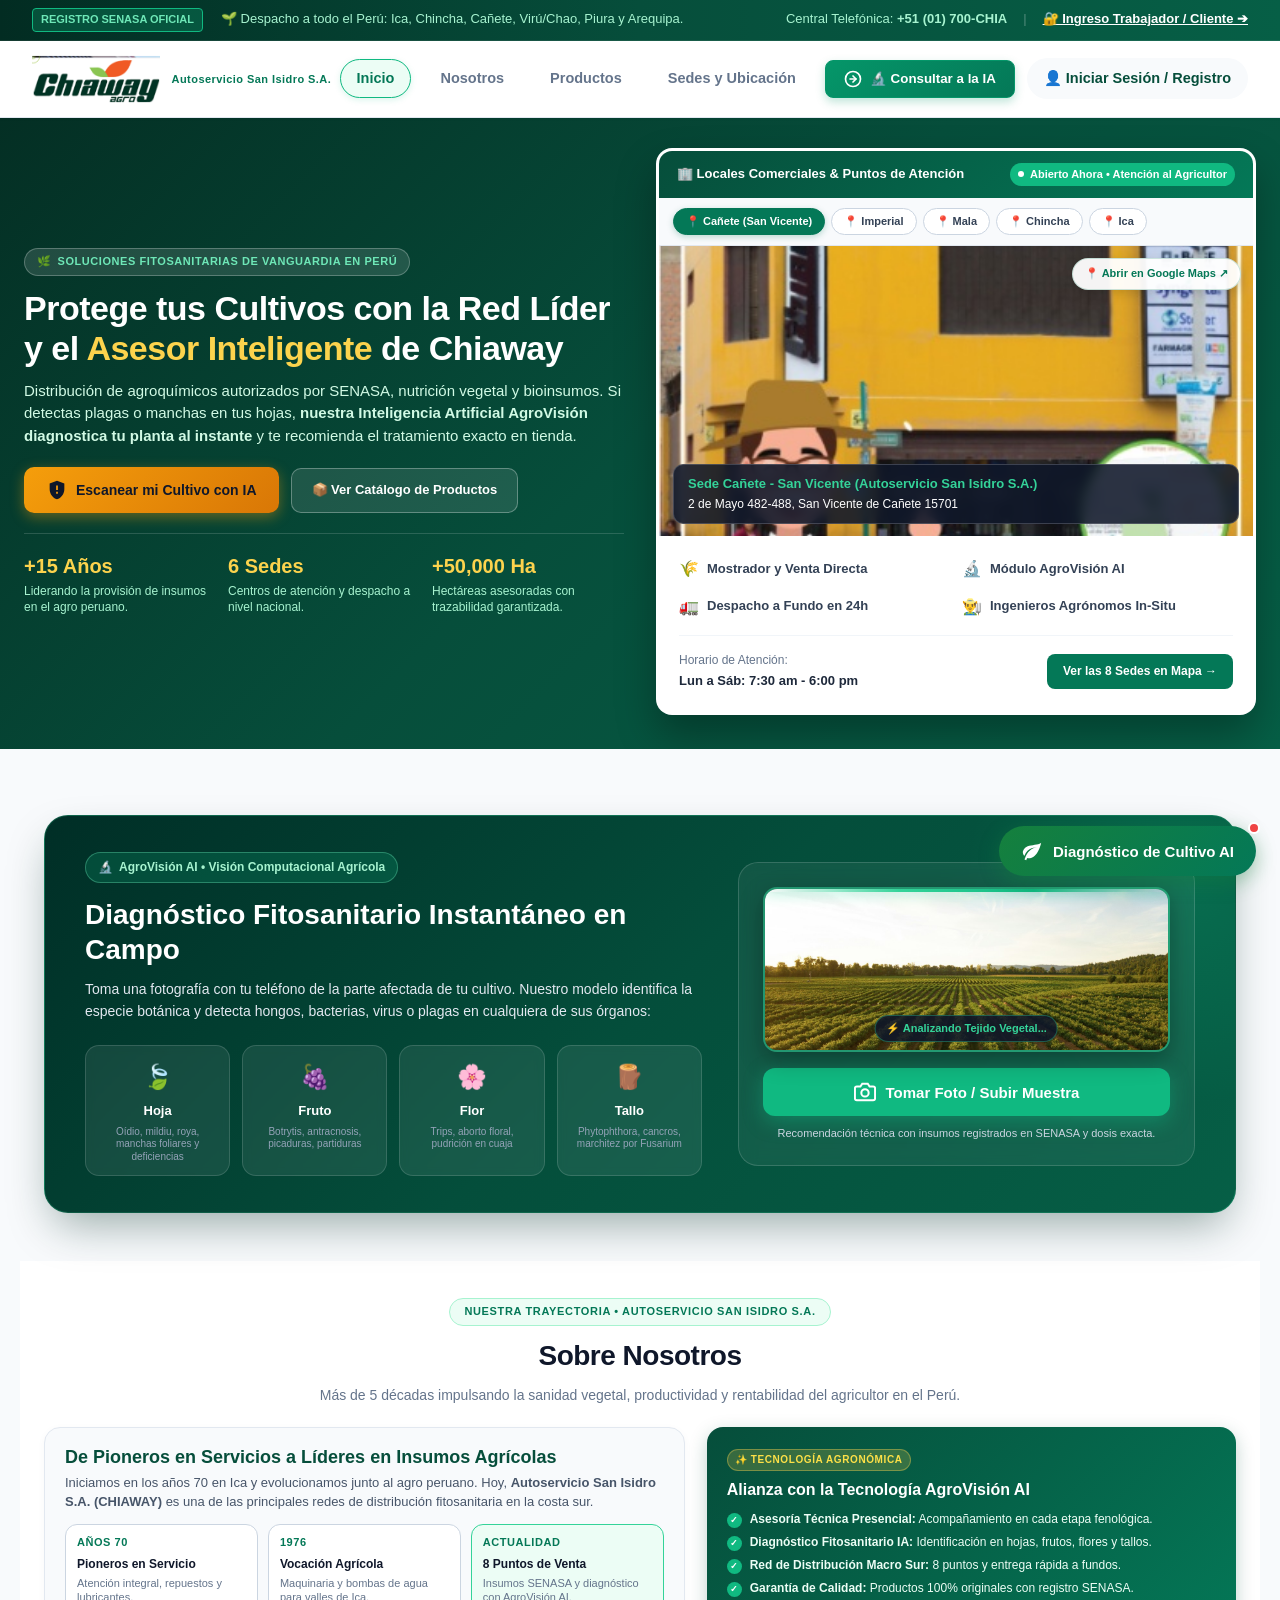
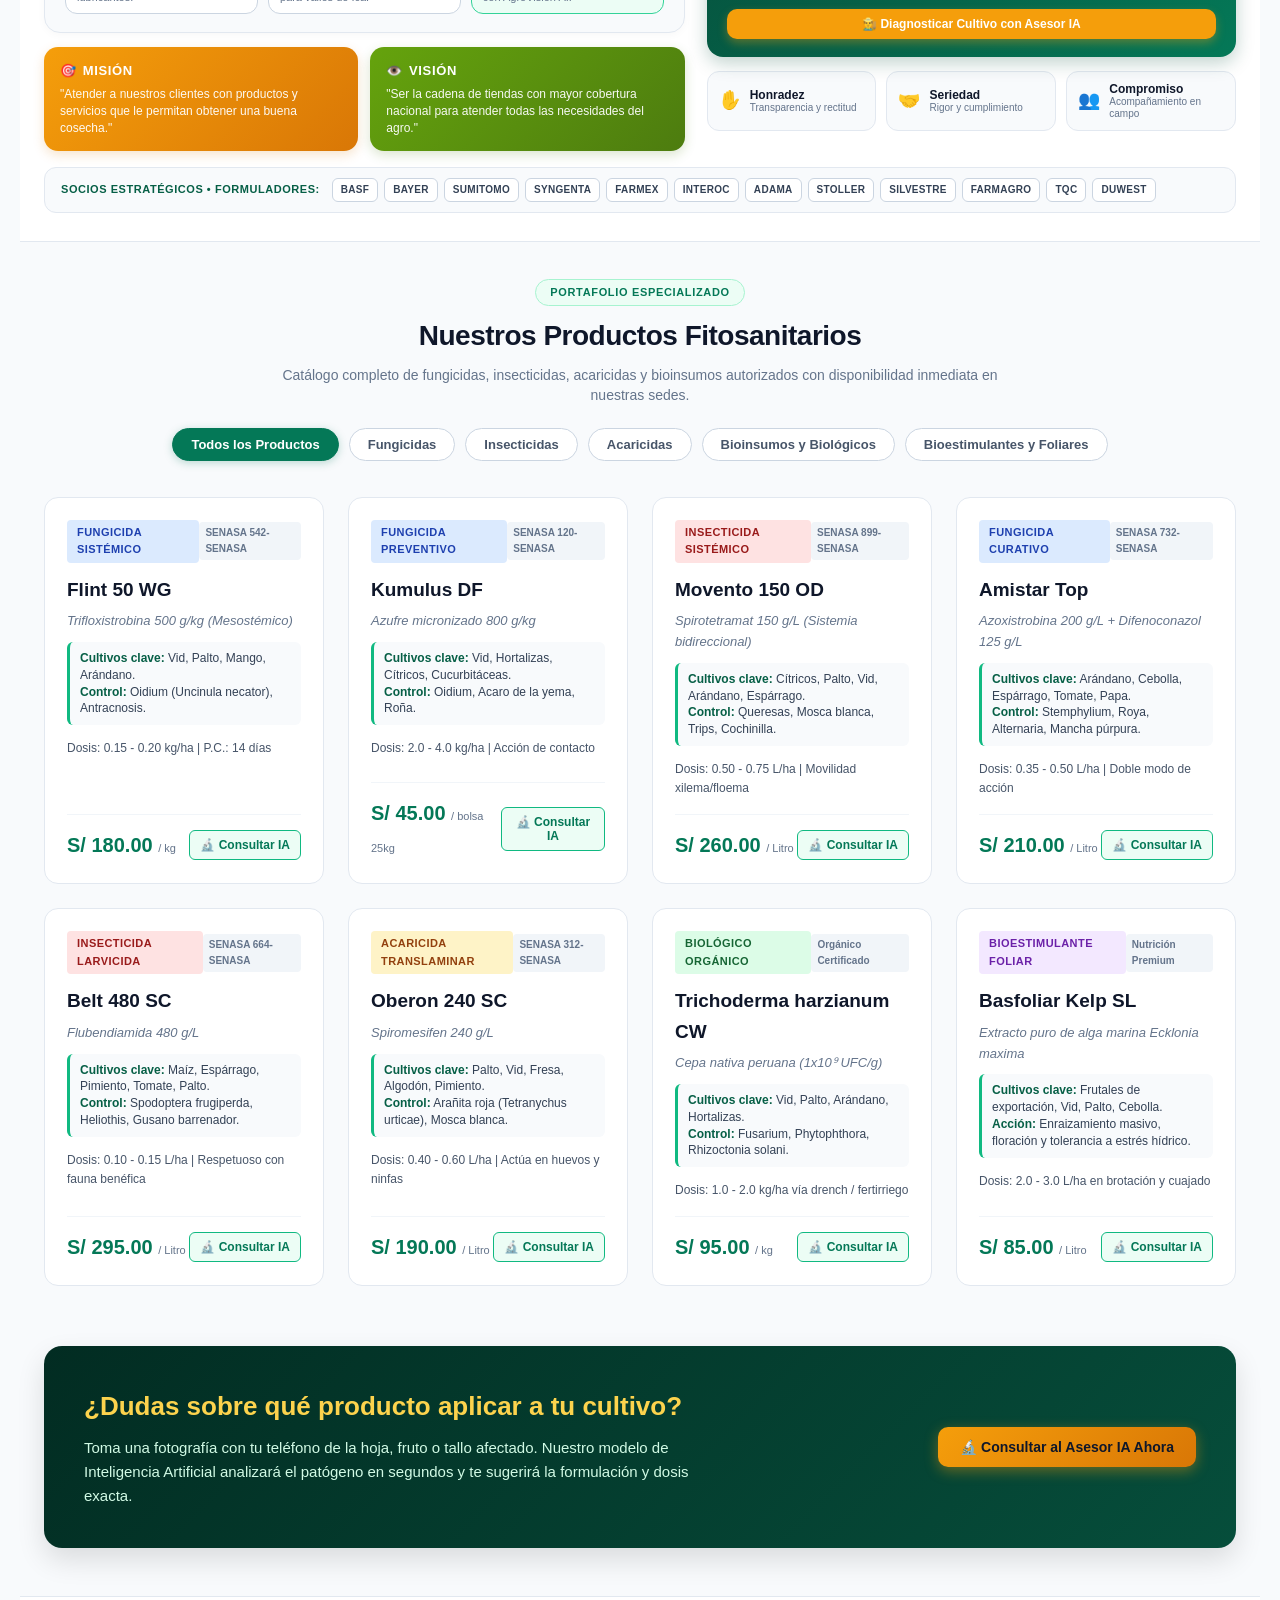
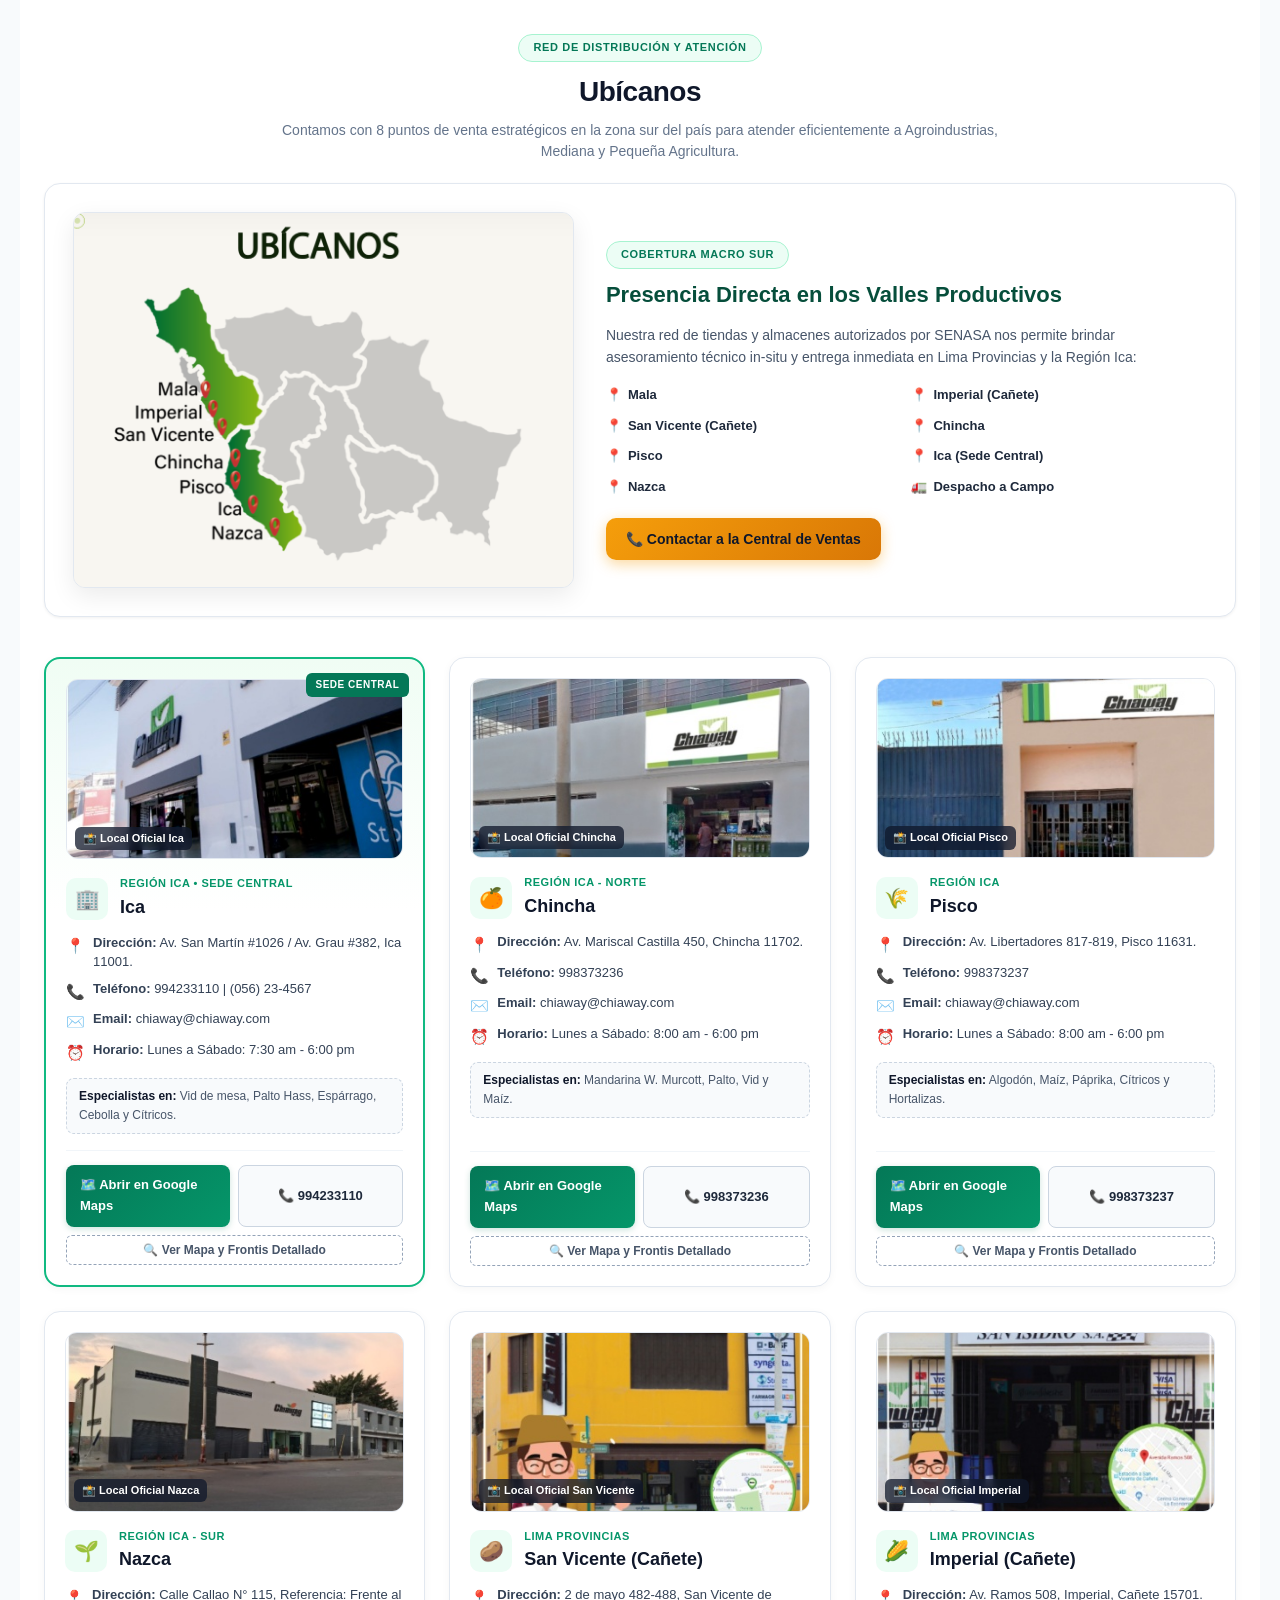
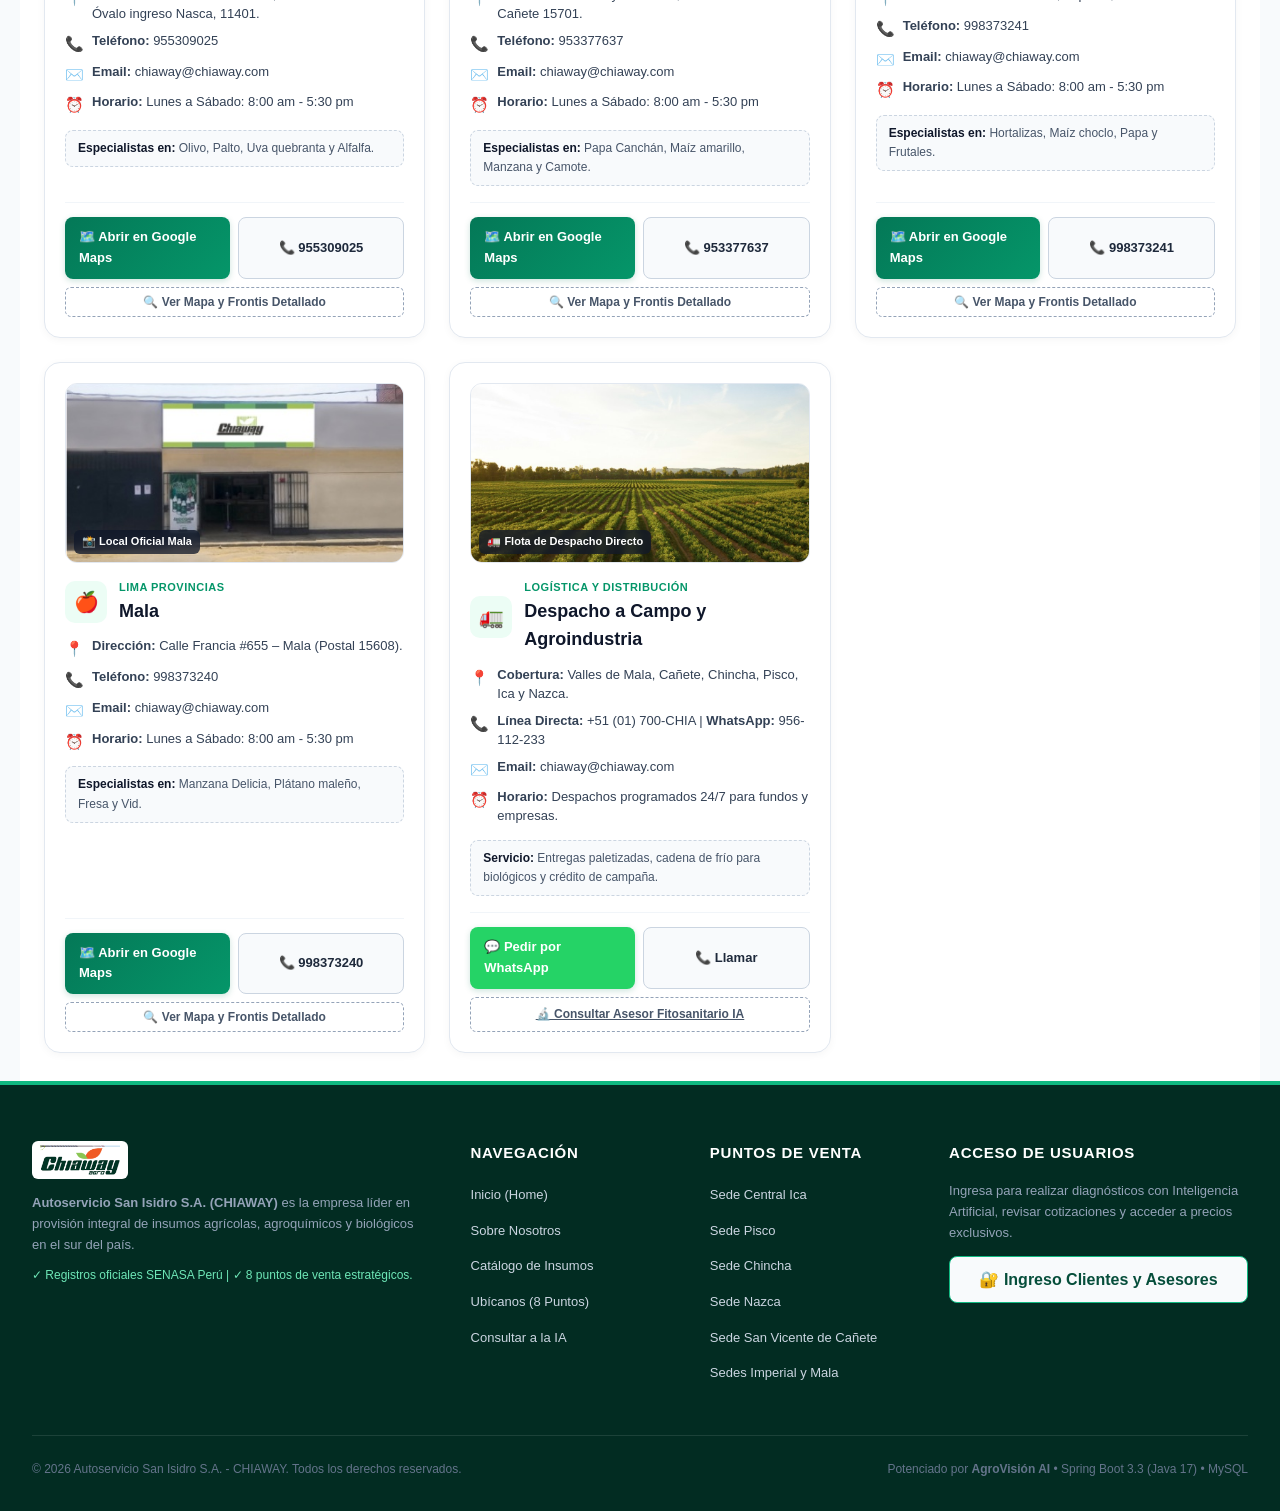
==== commit 98863cae: "Implementacion de diseno responsivo y adaptativo para moviles tablets y desktop en todas las vistas" ====
--- a/widget-frontend/demo-chiaway.html
+++ b/widget-frontend/demo-chiaway.html
@@ -1531,15 +1531,148 @@
       color: #64748b;
     }
 
-    /* Responsive */
-    @media (max-width: 980px) {
-      .hero-container { grid-template-columns: 1fr; }
-      .nosotros-grid { grid-template-columns: 1fr; }
-      .footer-container { grid-template-columns: 1fr 1fr; }
-      .navbar { padding: 12px 16px; }
-      .nav-links { gap: 10px; }
-      .hero-stats { grid-template-columns: 1fr; gap: 12px; }
-      .ai-callout-banner { flex-direction: column; text-align: center; gap: 20px; }
+    /* Mobile Menu Toggle Button */
+    .mobile-nav-toggle {
+      display: none;
+      background: transparent;
+      border: 1.5px solid #cbd5e1;
+      border-radius: 8px;
+      width: 42px;
+      height: 42px;
+      cursor: pointer;
+      flex-direction: column;
+      justify-content: center;
+      align-items: center;
+      gap: 5px;
+      padding: 0;
+      transition: all 0.2s;
+    }
+    .mobile-nav-toggle:hover {
+      background: #f1f5f9;
+      border-color: #059669;
+    }
+    .mobile-nav-toggle span {
+      display: block;
+      width: 22px;
+      height: 2.5px;
+      background-color: #0f172a;
+      border-radius: 2px;
+      transition: all 0.25s ease;
+    }
+    .mobile-nav-toggle.open span:nth-child(1) {
+      transform: translateY(7.5px) rotate(45deg);
+    }
+    .mobile-nav-toggle.open span:nth-child(2) {
+      opacity: 0;
+    }
+    .mobile-nav-toggle.open span:nth-child(3) {
+      transform: translateY(-7.5px) rotate(-45deg);
+    }
+
+    /* Responsive Breakpoints & Adaptability */
+    @media (max-width: 992px) {
+      .hero-container { grid-template-columns: 1fr; gap: 32px; }
+      .nosotros-executive-grid { grid-template-columns: 1fr; }
+      .footer-container { grid-template-columns: repeat(2, 1fr); gap: 28px; }
+      .mobile-nav-toggle { display: flex; }
+      .nav-links {
+        position: absolute;
+        top: 100%;
+        left: 0;
+        right: 0;
+        background: #ffffff;
+        flex-direction: column;
+        align-items: stretch;
+        padding: 16px 20px 24px;
+        gap: 10px;
+        box-shadow: 0 16px 32px rgba(0, 0, 0, 0.12);
+        border-bottom: 3px solid #10b981;
+        display: none;
+        z-index: 9999;
+      }
+      .nav-links.mobile-open {
+        display: flex;
+        animation: slideDownNav 0.25s ease forwards;
+      }
+      .nav-links a, .nav-links button {
+        width: 100%;
+        justify-content: center;
+        padding: 12px 18px !important;
+        font-size: 15px;
+      }
+      .frontis-tabs-bar {
+        overflow-x: auto;
+        white-space: nowrap;
+        -webkit-overflow-scrolling: touch;
+        padding-bottom: 8px;
+        display: flex;
+        gap: 8px;
+      }
+      .frontis-tab {
+        flex-shrink: 0;
+      }
+    }
+
+    @media (max-width: 768px) {
+      .topbar {
+        flex-direction: column;
+        gap: 6px;
+        padding: 8px 14px;
+        font-size: 12px;
+        text-align: center;
+      }
+      .topbar-info {
+        flex-wrap: wrap;
+        justify-content: center;
+        text-align: center;
+      }
+      .navbar {
+        padding: 12px 16px;
+      }
+      .hero-section {
+        padding: 30px 16px;
+      }
+      .hero-title {
+        font-size: 32px;
+      }
+      .sedes-grid {
+        grid-template-columns: 1fr;
+      }
+      .ai-callout-banner {
+        flex-direction: column;
+        text-align: center;
+        gap: 20px;
+        padding: 24px 18px;
+      }
+    }
+
+    @media (max-width: 540px) {
+      .footer-container {
+        grid-template-columns: 1fr;
+      }
+      .products-grid {
+        grid-template-columns: 1fr;
+      }
+      .hero-stats {
+        grid-template-columns: 1fr;
+        gap: 12px;
+      }
+      .filter-pills-bar {
+        overflow-x: auto;
+        white-space: nowrap;
+        -webkit-overflow-scrolling: touch;
+        padding-bottom: 6px;
+        display: flex;
+        gap: 8px;
+      }
+      .filter-btn {
+        flex-shrink: 0;
+      }
+    }
+
+    @keyframes slideDownNav {
+      from { opacity: 0; transform: translateY(-8px); }
+      to { opacity: 1; transform: translateY(0); }
     }
   </style>
 </head>
@@ -1573,7 +1706,14 @@
       </div>
     </a>
 
-    <ul class="nav-links">
+    <!-- Botón Hamburguesa para Móviles y Tabletas -->
+    <button type="button" class="mobile-nav-toggle" id="mobile-nav-toggle" aria-label="Abrir menú" onclick="toggleMobileNav()">
+      <span></span>
+      <span></span>
+      <span></span>
+    </button>
+
+    <ul class="nav-links" id="main-nav-links">
       <li><a href="#home" class="active">Inicio</a></li>
       <li><a href="#nosotros">Nosotros</a></li>
       <li><a href="#productos">Productos</a></li>
@@ -2883,9 +3023,48 @@
       });
     });
 
+    // Menú móvil responsive
+    function toggleMobileNav() {
+      const navLinks = document.getElementById('main-nav-links');
+      const toggleBtn = document.getElementById('mobile-nav-toggle');
+      if (navLinks) {
+        navLinks.classList.toggle('mobile-open');
+      }
+      if (toggleBtn) {
+        toggleBtn.classList.toggle('open');
+      }
+    }
+
+    // Cerrar menú móvil al hacer clic en un enlace o fuera de él
+    document.addEventListener('click', function(e) {
+      const navLinks = document.getElementById('main-nav-links');
+      const toggleBtn = document.getElementById('mobile-nav-toggle');
+      if (navLinks && navLinks.classList.contains('mobile-open')) {
+        if (!navLinks.contains(e.target) && !toggleBtn.contains(e.target)) {
+          navLinks.classList.remove('mobile-open');
+          if (toggleBtn) toggleBtn.classList.remove('open');
+        }
+      }
+    });
+
     // Si viene redirigido desde el login con ?openWidget=true y tiene sesión, abrir automáticamente el widget
     document.addEventListener('DOMContentLoaded', function () {
       updateActiveNavLink();
+
+      // Cerrar menú en móvil al hacer clic en cualquier opción
+      const navLinks = document.getElementById('main-nav-links');
+      const toggleBtn = document.getElementById('mobile-nav-toggle');
+      if (navLinks) {
+        navLinks.querySelectorAll('a, button').forEach(el => {
+          el.addEventListener('click', function() {
+            if (window.innerWidth <= 992) {
+              navLinks.classList.remove('mobile-open');
+              if (toggleBtn) toggleBtn.classList.remove('open');
+            }
+          });
+        });
+      }
+
       const urlParams = new URLSearchParams(window.location.search);
       if (urlParams.get('openWidget') === 'true') {
         const userStr = localStorage.getItem('chiaway_user');
--- a/widget-frontend/agrovision-widget.css
+++ b/widget-frontend/agrovision-widget.css
@@ -589,6 +589,22 @@
 
 /* Responsive adjustments */
 @media (max-width: 640px) {
+  .cw-modal-box {
+    width: 100%;
+    max-width: 100vw;
+    height: 100vh;
+    max-height: 100vh;
+    border-radius: 0;
+  }
+  .cw-header {
+    padding: 14px 16px;
+  }
+  .cw-body {
+    padding: 14px 16px;
+  }
+  .cw-footer {
+    padding: 12px 16px;
+  }
   .cw-organ-grid {
     grid-template-columns: repeat(2, 1fr);
   }
@@ -600,5 +616,7 @@
   }
   .cw-trigger-btn {
     padding: 14px;
-  }
-}
+    bottom: 74px; /* Seguro sobre la barra inferior móvil */
+    right: 16px;
+  }
+}
